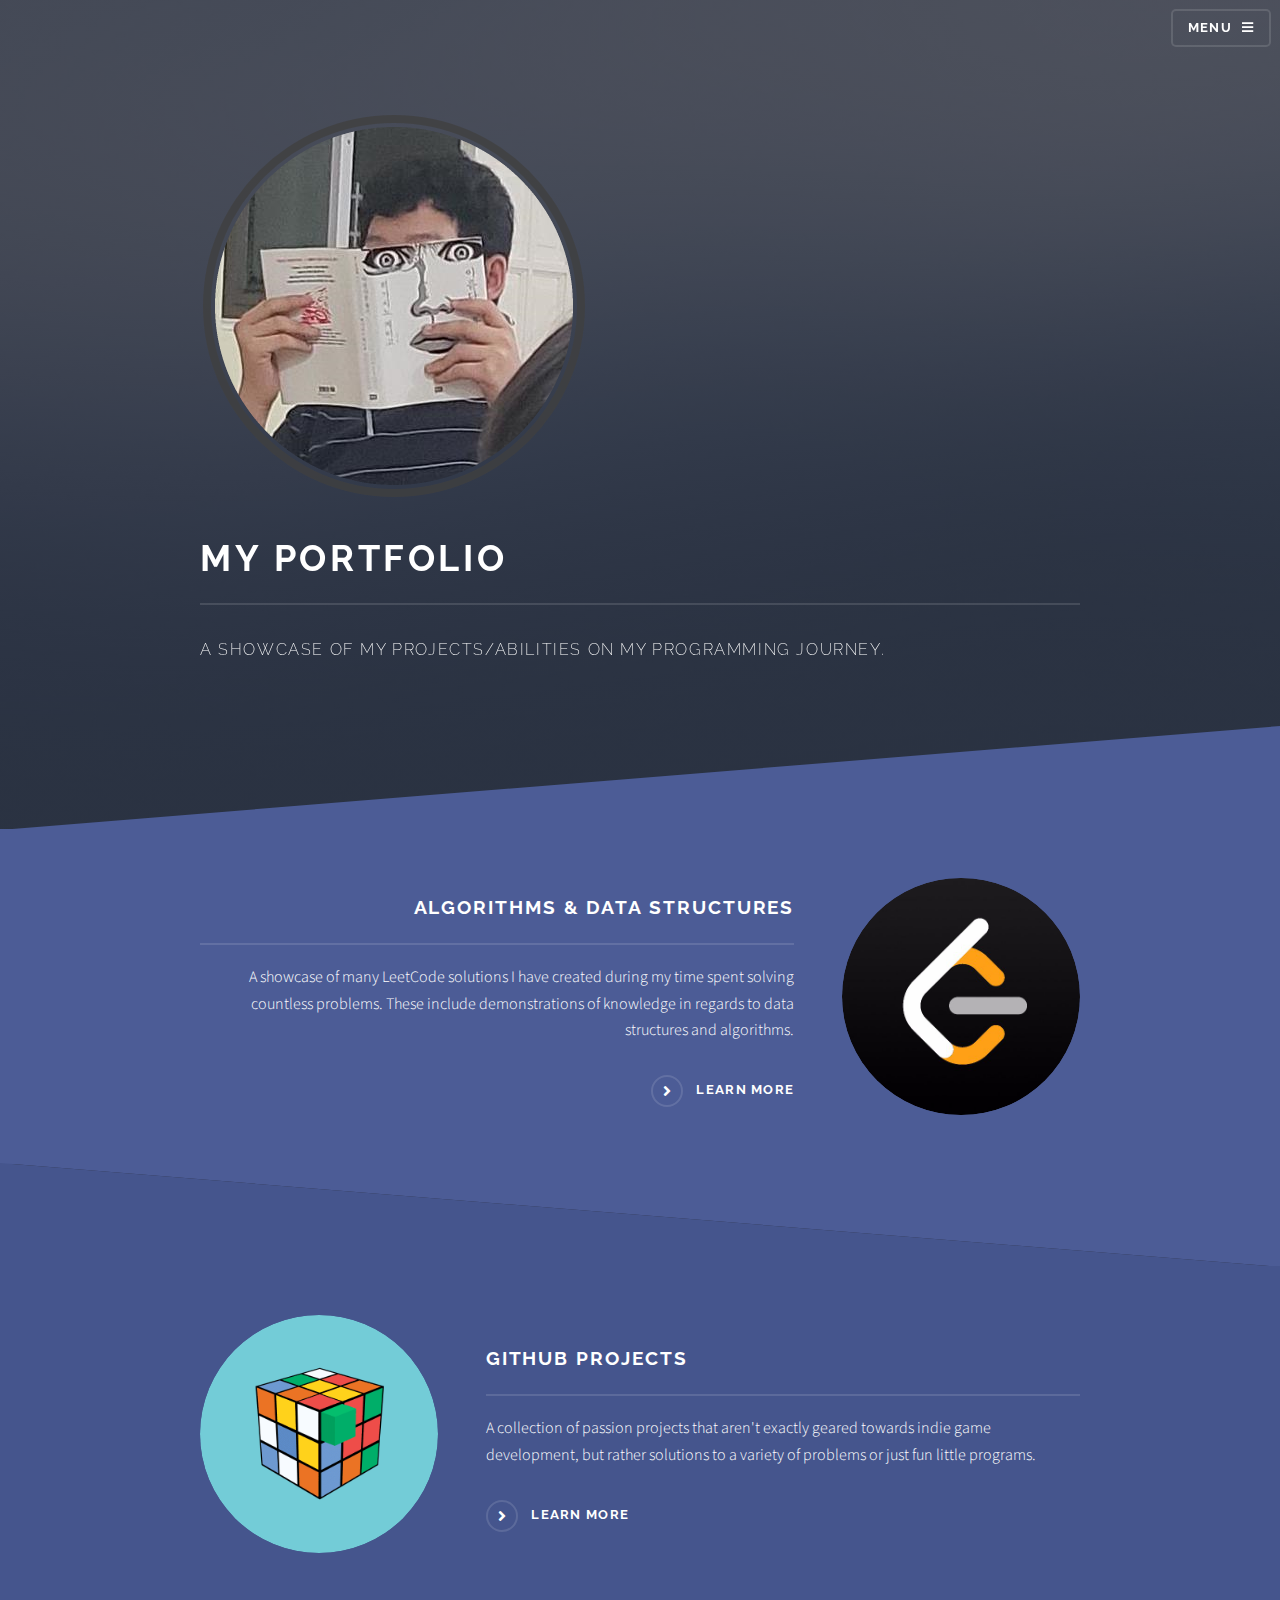
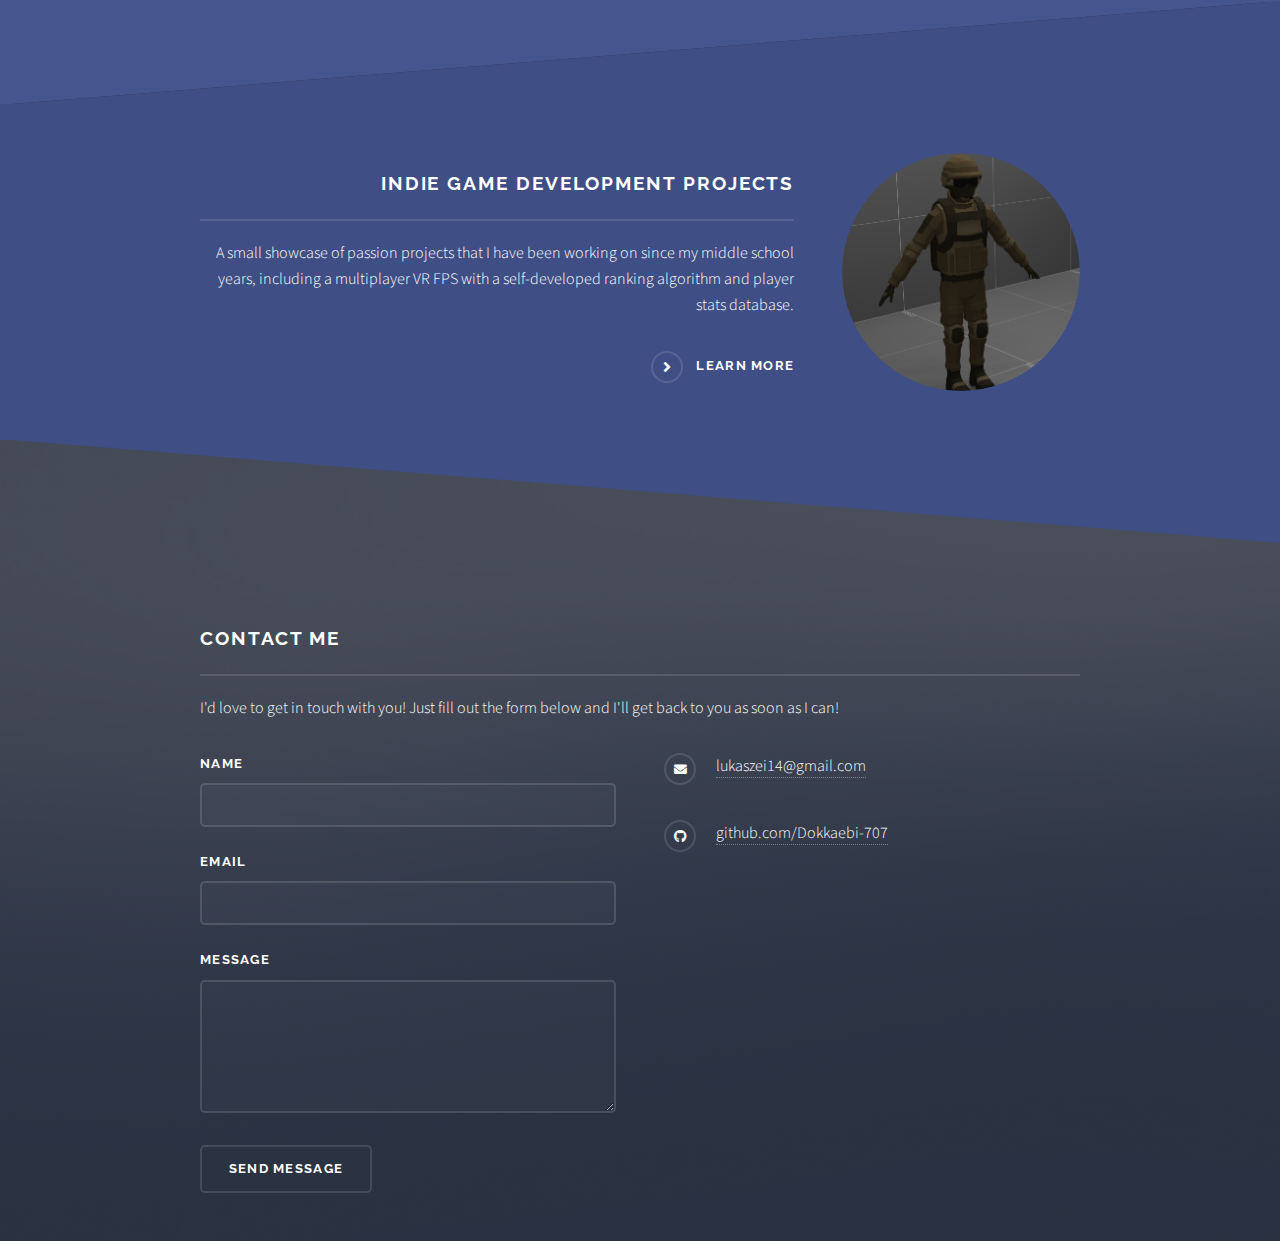
==== index.html @ d01c636f "initial commit" ====
<!DOCTYPE HTML>

<html>
	<head>
		<title>Lukas' Portfolio</title>
		<meta charset="utf-8" />
		<meta name="viewport" content="width=device-width, initial-scale=1, user-scalable=no" />
		<link rel="stylesheet" href="assets/css/main.css" />
		<noscript><link rel="stylesheet" href="assets/css/noscript.css" /></noscript>
	</head>
	<body class="is-preload">

		<!-- Page Wrapper -->
			<div id="page-wrapper">

				<!-- Header -->
					<header id="header" class="alt">
						<h1><a href="index.html">Lukas' Portfolio</a></h1>
						<nav>
							<a href="#menu">Menu</a>
						</nav>
					</header>

				<!-- Menu -->
					<nav id="menu">
						<div class="inner">
							<h2>Menu</h2>
							<ul class="links">
								<li><a href="index.html">Home</a></li>
								<li><a href="generic.html">Generic</a></li>
								<li><a href="elements.html">Elements</a></li>
							</ul>
							<a href="#" class="close">Close</a>
						</div>
					</nav>

				<!-- Banner -->
					<section id="banner">
						<div class="inner">
							<div class="logo"><img src="images/profile.png"></span></div>
							<h2>My Portfolio</h2>
							<p>A showcase of my projects/abilities on my programming journey.</a></p>
						</div>
					</section>

				<!-- Wrapper -->
					<section id="wrapper">

						<!-- One -->
							<section id="one" class="wrapper spotlight style1">
								<div class="inner">
									<a href="#" class="image"><img src="images/leetcode.jpg" alt="" /></a>
									<div class="content">
										<h2 class="major">Algorithms & Data Structures</h2>
										<p>A showcase of many LeetCode solutions I have created during my time spent 
											solving countless problems. These include demonstrations of knowledge in 
											regards to data structures and algorithms.</p>
										<a href="#" class="special">Learn more</a>
									</div>
								</div>
							</section>

						<!-- Two -->
							<section id="two" class="wrapper alt spotlight style2">
								<div class="inner">
									<a href="#" class="image"><img src="images/cube.gif" alt="" /></a>
									<div class="content">
										<h2 class="major">GitHub Projects</h2>
										<p>A collection of passion projects that aren't exactly geared towards indie game development, but rather solutions to a variety of problems
											or just fun little programs.</p>
										<a href="#" class="special">Learn more</a>
									</div>
								</div>
							</section>

						<!-- Three -->
							<section id="three" class="wrapper spotlight style3">
								<div class="inner">
									<a href="#" class="image"><img src="images/indie.jpg" alt="" /></a>
									<div class="content">
										<h2 class="major">Indie Game Development Projects</h2>
										<p>A small showcase of passion projects that I have been working on since my middle school years, including 
											a multiplayer VR FPS with a self-developed ranking algorithm and player stats database.</p>
										<a href="#" class="special">Learn more</a>
									</div>
								</div>
							</section>

				<!-- Footer -->
					<section id="footer">
						<div class="inner">
							<h2 class="major">Contact Me</h2>
							<p>I'd love to get in touch with you! Just fill out the form below and I'll get back to you as soon as I can!</p>
							<form method="post" action="#">
								<div class="fields">
									<div class="field">
										<label for="name">Name</label>
										<input type="text" name="name" id="name" />
									</div>
									<div class="field">
										<label for="email">Email</label>
										<input type="email" name="email" id="email" />
									</div>
									<div class="field">
										<label for="message">Message</label>
										<textarea name="message" id="message" rows="4"></textarea>
									</div>
								</div>
								<ul class="actions">
									<li><input type="submit" value="Send Message" /></li>
								</ul>
							</form>
							<ul class="contact">
								<li class="icon solid fa-envelope"><a href="#">lukaszei14@gmail.com</a></li>
								<li class="icon brands fa-github"><a href="#">github.com/Dokkaebi-707</a></li>
							</ul>
						</div>
					</section>

			</div>

		<!-- Scripts -->
			<script src="assets/js/jquery.min.js"></script>
			<script src="assets/js/jquery.scrollex.min.js"></script>
			<script src="assets/js/browser.min.js"></script>
			<script src="assets/js/breakpoints.min.js"></script>
			<script src="assets/js/util.js"></script>
			<script src="assets/js/main.js"></script>

	</body>
</html>
---- assets/css/main.css ----
@import url(fontawesome-all.min.css);
@import url("https://fonts.googleapis.com/css?family=Raleway:200,700|Source+Sans+Pro:300,600,300italic,600italic");

/*
	Solid State by HTML5 UP
	html5up.net | @ajlkn
	Free for personal and commercial use under the CCA 3.0 license (html5up.net/license)
*/

html, body, div, span, applet, object,
iframe, h1, h2, h3, h4, h5, h6, p, blockquote,
pre, a, abbr, acronym, address, big, cite,
code, del, dfn, em, img, ins, kbd, q, s, samp,
small, strike, strong, sub, sup, tt, var, b,
u, i, center, dl, dt, dd, ol, ul, li, fieldset,
form, label, legend, table, caption, tbody,
tfoot, thead, tr, th, td, article, aside,
canvas, details, embed, figure, figcaption,
footer, header, hgroup, menu, nav, output, ruby,
section, summary, time, mark, audio, video {
	margin: 0;
	padding: 0;
	border: 0;
	font-size: 100%;
	font: inherit;
	vertical-align: baseline;}

article, aside, details, figcaption, figure,
footer, header, hgroup, menu, nav, section {
	display: block;}

body {
	line-height: 1;
}

ol, ul {
	list-style: none;
}

blockquote, q {
	quotes: none;
}

	blockquote:before, blockquote:after, q:before, q:after {
		content: '';
		content: none;
	}

table {
	border-collapse: collapse;
	border-spacing: 0;
}

body {
	-webkit-text-size-adjust: none;
}

mark {
	background-color: transparent;
	color: inherit;
}

input::-moz-focus-inner {
	border: 0;
	padding: 0;
}

input, select, textarea {
	-moz-appearance: none;
	-webkit-appearance: none;
	-ms-appearance: none;
	appearance: none;
}

/* Basic */

	@-ms-viewport {
		width: device-width;
	}

	body {
		-ms-overflow-style: scrollbar;
	}

	@media screen and (max-width: 480px) {

		html, body {
			min-width: 320px;
		}

	}

	html {
		box-sizing: border-box;
	}

	*, *:before, *:after {
		box-sizing: inherit;
	}

	body {
		background-color: #2e3141;
		background-image: linear-gradient(to top, rgba(46, 49, 65, 0.8), rgba(46, 49, 65, 0.8)), url("../../images/bg.jpg");
		background-size: auto, cover;
		background-attachment: fixed, fixed;
		background-position: center, center;
	}

		body.is-preload *, body.is-preload *:before, body.is-preload *:after {
			-moz-animation: none !important;
			-webkit-animation: none !important;
			-ms-animation: none !important;
			animation: none !important;
			-moz-transition: none !important;
			-webkit-transition: none !important;
			-ms-transition: none !important;
			transition: none !important;
		}

/* Type */

	body, input, select, textarea {
		color: #ffffff;
		font-family: "Source Sans Pro", Helvetica, sans-serif;
		font-size: 16.5pt;
		font-weight: 300;
		line-height: 1.65;
	}

		@media screen and (max-width: 1680px) {

			body, input, select, textarea {
				font-size: 13pt;
			}

		}

		@media screen and (max-width: 1280px) {

			body, input, select, textarea {
				font-size: 12pt;
			}

		}

		@media screen and (max-width: 980px) {

			body, input, select, textarea {
				font-size: 12pt;
			}

		}

		@media screen and (max-width: 736px) {

			body, input, select, textarea {
				font-size: 12pt;
			}

		}

		@media screen and (max-width: 480px) {

			body, input, select, textarea {
				font-size: 12pt;
			}

		}

	a {
		-moz-transition: color 0.2s ease-in-out, border-bottom-color 0.2s ease-in-out;
		-webkit-transition: color 0.2s ease-in-out, border-bottom-color 0.2s ease-in-out;
		-ms-transition: color 0.2s ease-in-out, border-bottom-color 0.2s ease-in-out;
		transition: color 0.2s ease-in-out, border-bottom-color 0.2s ease-in-out;
		border-bottom: dotted 1px rgba(255, 255, 255, 0.35);
		color: #ffffff;
		text-decoration: none;
	}

		a:hover {
			border-bottom-color: transparent;
			color: #ffffff !important;
		}

		a.special:not(.button) {
			text-decoration: none;
			border-bottom: 0;
			display: block;
			font-family: Raleway, Helvetica, sans-serif;
			font-size: 0.8em;
			font-weight: 700;
			letter-spacing: 0.1em;
			margin: 0 0 2em 0;
			text-transform: uppercase;
		}

			a.special:not(.button):before {
				-moz-osx-font-smoothing: grayscale;
				-webkit-font-smoothing: antialiased;
				display: inline-block;
				font-style: normal;
				font-variant: normal;
				text-rendering: auto;
				line-height: 1;
				text-transform: none !important;
				font-family: 'Font Awesome 5 Free';
				font-weight: 900;
			}

			a.special:not(.button):before {
				-moz-transition: background-color 0.2s ease-in-out;
				-webkit-transition: background-color 0.2s ease-in-out;
				-ms-transition: background-color 0.2s ease-in-out;
				transition: background-color 0.2s ease-in-out;
				border-radius: 100%;
				border: solid 2px rgba(255, 255, 255, 0.125);
				content: '\f105';
				display: inline-block;
				font-size: 1.25em;
				height: 2em;
				line-height: 1.75em;
				margin-right: 0.85em;
				text-align: center;
				text-indent: 0.15em;
				vertical-align: middle;
				width: 2em;
			}

			a.special:not(.button):hover:before {
				background-color: rgba(255, 255, 255, 0.025);
			}

			a.special:not(.button):active:before {
				background-color: rgba(255, 255, 255, 0.075);
			}

	strong, b {
		color: #ffffff;
		font-weight: 600;
	}

	em, i {
		font-style: italic;
	}

	p {
		margin: 0 0 2em 0;
	}

	h1, h2, h3, h4, h5, h6 {
		color: #ffffff;
		font-family: Raleway, Helvetica, sans-serif;
		font-weight: 700;
		letter-spacing: 0.1em;
		margin: 0 0 1em 0;
		text-transform: uppercase;
	}

		h1 a, h2 a, h3 a, h4 a, h5 a, h6 a {
			color: inherit;
			text-decoration: none;
			border-bottom: 0;
		}

		h1 span, h2 span, h3 span, h4 span, h5 span, h6 span {
			font-weight: 200;
		}

		h1.major, h2.major, h3.major, h4.major, h5.major, h6.major {
			padding-bottom: 1em;
			border-bottom: solid 2px rgba(255, 255, 255, 0.125);
		}

	h2 {
		font-size: 1.2em;
	}

	h3 {
		font-size: 0.9em;
	}

	h4 {
		font-size: 0.7em;
	}

	h5 {
		font-size: 0.7em;
	}

	h6 {
		font-size: 0.7em;
	}

	@media screen and (max-width: 736px) {

		h2 {
			font-size: 1em;
		}

		h3 {
			font-size: 0.8em;
		}

	}

	sub {
		font-size: 0.8em;
		position: relative;
		top: 0.5em;
	}

	sup {
		font-size: 0.8em;
		position: relative;
		top: -0.5em;
	}

	blockquote {
		border-left: solid 4px rgba(255, 255, 255, 0.125);
		font-style: italic;
		margin: 0 0 2em 0;
		padding: 0.5em 0 0.5em 2em;
	}

	code {
		background: rgba(255, 255, 255, 0.025);
		border-radius: 5px;
		border: solid 2px rgba(255, 255, 255, 0.125);
		font-family: "Courier New", monospace;
		font-size: 0.9em;
		margin: 0 0.25em;
		padding: 0.25em 0.65em;
	}

	pre {
		-webkit-overflow-scrolling: touch;
		font-family: "Courier New", monospace;
		font-size: 0.9em;
		margin: 0 0 2em 0;
	}

		pre code {
			display: block;
			line-height: 1.75em;
			padding: 1em 1.5em;
			overflow-x: auto;
		}

	hr {
		border: 0;
		border-bottom: solid 2px rgba(255, 255, 255, 0.125);
		margin: 2.5em 0;
	}

		hr.major {
			margin: 4em 0;
		}

	.align-left {
		text-align: left;
	}

	.align-center {
		text-align: center;
	}

	.align-right {
		text-align: right;
	}

/* Row */

	.row {
		display: flex;
		flex-wrap: wrap;
		box-sizing: border-box;
		align-items: stretch;
	}

		.row > * {
			box-sizing: border-box;
		}

		.row.gtr-uniform > * > :last-child {
			margin-bottom: 0;
		}

		.row.aln-left {
			justify-content: flex-start;
		}

		.row.aln-center {
			justify-content: center;
		}

		.row.aln-right {
			justify-content: flex-end;
		}

		.row.aln-top {
			align-items: flex-start;
		}

		.row.aln-middle {
			align-items: center;
		}

		.row.aln-bottom {
			align-items: flex-end;
		}

		.row > .imp {
			order: -1;
		}

		.row > .col-1 {
			width: 8.33333%;
		}

		.row > .off-1 {
			margin-left: 8.33333%;
		}

		.row > .col-2 {
			width: 16.66667%;
		}

		.row > .off-2 {
			margin-left: 16.66667%;
		}

		.row > .col-3 {
			width: 25%;
		}

		.row > .off-3 {
			margin-left: 25%;
		}

		.row > .col-4 {
			width: 33.33333%;
		}

		.row > .off-4 {
			margin-left: 33.33333%;
		}

		.row > .col-5 {
			width: 41.66667%;
		}

		.row > .off-5 {
			margin-left: 41.66667%;
		}

		.row > .col-6 {
			width: 50%;
		}

		.row > .off-6 {
			margin-left: 50%;
		}

		.row > .col-7 {
			width: 58.33333%;
		}

		.row > .off-7 {
			margin-left: 58.33333%;
		}

		.row > .col-8 {
			width: 66.66667%;
		}

		.row > .off-8 {
			margin-left: 66.66667%;
		}

		.row > .col-9 {
			width: 75%;
		}

		.row > .off-9 {
			margin-left: 75%;
		}

		.row > .col-10 {
			width: 83.33333%;
		}

		.row > .off-10 {
			margin-left: 83.33333%;
		}

		.row > .col-11 {
			width: 91.66667%;
		}

		.row > .off-11 {
			margin-left: 91.66667%;
		}

		.row > .col-12 {
			width: 100%;
		}

		.row > .off-12 {
			margin-left: 100%;
		}

		.row.gtr-0 {
			margin-top: 0;
			margin-left: 0em;
		}

			.row.gtr-0 > * {
				padding: 0 0 0 0em;
			}

			.row.gtr-0.gtr-uniform {
				margin-top: 0em;
			}

				.row.gtr-0.gtr-uniform > * {
					padding-top: 0em;
				}

		.row.gtr-25 {
			margin-top: 0;
			margin-left: -0.4375em;
		}

			.row.gtr-25 > * {
				padding: 0 0 0 0.4375em;
			}

			.row.gtr-25.gtr-uniform {
				margin-top: -0.4375em;
			}

				.row.gtr-25.gtr-uniform > * {
					padding-top: 0.4375em;
				}

		.row.gtr-50 {
			margin-top: 0;
			margin-left: -0.875em;
		}

			.row.gtr-50 > * {
				padding: 0 0 0 0.875em;
			}

			.row.gtr-50.gtr-uniform {
				margin-top: -0.875em;
			}

				.row.gtr-50.gtr-uniform > * {
					padding-top: 0.875em;
				}

		.row {
			margin-top: 0;
			margin-left: -1.75em;
		}

			.row > * {
				padding: 0 0 0 1.75em;
			}

			.row.gtr-uniform {
				margin-top: -1.75em;
			}

				.row.gtr-uniform > * {
					padding-top: 1.75em;
				}

		.row.gtr-150 {
			margin-top: 0;
			margin-left: -2.625em;
		}

			.row.gtr-150 > * {
				padding: 0 0 0 2.625em;
			}

			.row.gtr-150.gtr-uniform {
				margin-top: -2.625em;
			}

				.row.gtr-150.gtr-uniform > * {
					padding-top: 2.625em;
				}

		.row.gtr-200 {
			margin-top: 0;
			margin-left: -3.5em;
		}

			.row.gtr-200 > * {
				padding: 0 0 0 3.5em;
			}

			.row.gtr-200.gtr-uniform {
				margin-top: -3.5em;
			}

				.row.gtr-200.gtr-uniform > * {
					padding-top: 3.5em;
				}

		@media screen and (max-width: 1680px) {

			.row {
				display: flex;
				flex-wrap: wrap;
				box-sizing: border-box;
				align-items: stretch;
			}

				.row > * {
					box-sizing: border-box;
				}

				.row.gtr-uniform > * > :last-child {
					margin-bottom: 0;
				}

				.row.aln-left {
					justify-content: flex-start;
				}

				.row.aln-center {
					justify-content: center;
				}

				.row.aln-right {
					justify-content: flex-end;
				}

				.row.aln-top {
					align-items: flex-start;
				}

				.row.aln-middle {
					align-items: center;
				}

				.row.aln-bottom {
					align-items: flex-end;
				}

				.row > .imp-xlarge {
					order: -1;
				}

				.row > .col-1-xlarge {
					width: 8.33333%;
				}

				.row > .off-1-xlarge {
					margin-left: 8.33333%;
				}

				.row > .col-2-xlarge {
					width: 16.66667%;
				}

				.row > .off-2-xlarge {
					margin-left: 16.66667%;
				}

				.row > .col-3-xlarge {
					width: 25%;
				}

				.row > .off-3-xlarge {
					margin-left: 25%;
				}

				.row > .col-4-xlarge {
					width: 33.33333%;
				}

				.row > .off-4-xlarge {
					margin-left: 33.33333%;
				}

				.row > .col-5-xlarge {
					width: 41.66667%;
				}

				.row > .off-5-xlarge {
					margin-left: 41.66667%;
				}

				.row > .col-6-xlarge {
					width: 50%;
				}

				.row > .off-6-xlarge {
					margin-left: 50%;
				}

				.row > .col-7-xlarge {
					width: 58.33333%;
				}

				.row > .off-7-xlarge {
					margin-left: 58.33333%;
				}

				.row > .col-8-xlarge {
					width: 66.66667%;
				}

				.row > .off-8-xlarge {
					margin-left: 66.66667%;
				}

				.row > .col-9-xlarge {
					width: 75%;
				}

				.row > .off-9-xlarge {
					margin-left: 75%;
				}

				.row > .col-10-xlarge {
					width: 83.33333%;
				}

				.row > .off-10-xlarge {
					margin-left: 83.33333%;
				}

				.row > .col-11-xlarge {
					width: 91.66667%;
				}

				.row > .off-11-xlarge {
					margin-left: 91.66667%;
				}

				.row > .col-12-xlarge {
					width: 100%;
				}

				.row > .off-12-xlarge {
					margin-left: 100%;
				}

				.row.gtr-0 {
					margin-top: 0;
					margin-left: 0em;
				}

					.row.gtr-0 > * {
						padding: 0 0 0 0em;
					}

					.row.gtr-0.gtr-uniform {
						margin-top: 0em;
					}

						.row.gtr-0.gtr-uniform > * {
							padding-top: 0em;
						}

				.row.gtr-25 {
					margin-top: 0;
					margin-left: -0.4375em;
				}

					.row.gtr-25 > * {
						padding: 0 0 0 0.4375em;
					}

					.row.gtr-25.gtr-uniform {
						margin-top: -0.4375em;
					}

						.row.gtr-25.gtr-uniform > * {
							padding-top: 0.4375em;
						}

				.row.gtr-50 {
					margin-top: 0;
					margin-left: -0.875em;
				}

					.row.gtr-50 > * {
						padding: 0 0 0 0.875em;
					}

					.row.gtr-50.gtr-uniform {
						margin-top: -0.875em;
					}

						.row.gtr-50.gtr-uniform > * {
							padding-top: 0.875em;
						}

				.row {
					margin-top: 0;
					margin-left: -1.75em;
				}

					.row > * {
						padding: 0 0 0 1.75em;
					}

					.row.gtr-uniform {
						margin-top: -1.75em;
					}

						.row.gtr-uniform > * {
							padding-top: 1.75em;
						}

				.row.gtr-150 {
					margin-top: 0;
					margin-left: -2.625em;
				}

					.row.gtr-150 > * {
						padding: 0 0 0 2.625em;
					}

					.row.gtr-150.gtr-uniform {
						margin-top: -2.625em;
					}

						.row.gtr-150.gtr-uniform > * {
							padding-top: 2.625em;
						}

				.row.gtr-200 {
					margin-top: 0;
					margin-left: -3.5em;
				}

					.row.gtr-200 > * {
						padding: 0 0 0 3.5em;
					}

					.row.gtr-200.gtr-uniform {
						margin-top: -3.5em;
					}

						.row.gtr-200.gtr-uniform > * {
							padding-top: 3.5em;
						}

		}

		@media screen and (max-width: 1280px) {

			.row {
				display: flex;
				flex-wrap: wrap;
				box-sizing: border-box;
				align-items: stretch;
			}

				.row > * {
					box-sizing: border-box;
				}

				.row.gtr-uniform > * > :last-child {
					margin-bottom: 0;
				}

				.row.aln-left {
					justify-content: flex-start;
				}

				.row.aln-center {
					justify-content: center;
				}

				.row.aln-right {
					justify-content: flex-end;
				}

				.row.aln-top {
					align-items: flex-start;
				}

				.row.aln-middle {
					align-items: center;
				}

				.row.aln-bottom {
					align-items: flex-end;
				}

				.row > .imp-large {
					order: -1;
				}

				.row > .col-1-large {
					width: 8.33333%;
				}

				.row > .off-1-large {
					margin-left: 8.33333%;
				}

				.row > .col-2-large {
					width: 16.66667%;
				}

				.row > .off-2-large {
					margin-left: 16.66667%;
				}

				.row > .col-3-large {
					width: 25%;
				}

				.row > .off-3-large {
					margin-left: 25%;
				}

				.row > .col-4-large {
					width: 33.33333%;
				}

				.row > .off-4-large {
					margin-left: 33.33333%;
				}

				.row > .col-5-large {
					width: 41.66667%;
				}

				.row > .off-5-large {
					margin-left: 41.66667%;
				}

				.row > .col-6-large {
					width: 50%;
				}

				.row > .off-6-large {
					margin-left: 50%;
				}

				.row > .col-7-large {
					width: 58.33333%;
				}

				.row > .off-7-large {
					margin-left: 58.33333%;
				}

				.row > .col-8-large {
					width: 66.66667%;
				}

				.row > .off-8-large {
					margin-left: 66.66667%;
				}

				.row > .col-9-large {
					width: 75%;
				}

				.row > .off-9-large {
					margin-left: 75%;
				}

				.row > .col-10-large {
					width: 83.33333%;
				}

				.row > .off-10-large {
					margin-left: 83.33333%;
				}

				.row > .col-11-large {
					width: 91.66667%;
				}

				.row > .off-11-large {
					margin-left: 91.66667%;
				}

				.row > .col-12-large {
					width: 100%;
				}

				.row > .off-12-large {
					margin-left: 100%;
				}

				.row.gtr-0 {
					margin-top: 0;
					margin-left: 0em;
				}

					.row.gtr-0 > * {
						padding: 0 0 0 0em;
					}

					.row.gtr-0.gtr-uniform {
						margin-top: 0em;
					}

						.row.gtr-0.gtr-uniform > * {
							padding-top: 0em;
						}

				.row.gtr-25 {
					margin-top: 0;
					margin-left: -0.4375em;
				}

					.row.gtr-25 > * {
						padding: 0 0 0 0.4375em;
					}

					.row.gtr-25.gtr-uniform {
						margin-top: -0.4375em;
					}

						.row.gtr-25.gtr-uniform > * {
							padding-top: 0.4375em;
						}

				.row.gtr-50 {
					margin-top: 0;
					margin-left: -0.875em;
				}

					.row.gtr-50 > * {
						padding: 0 0 0 0.875em;
					}

					.row.gtr-50.gtr-uniform {
						margin-top: -0.875em;
					}

						.row.gtr-50.gtr-uniform > * {
							padding-top: 0.875em;
						}

				.row {
					margin-top: 0;
					margin-left: -1.75em;
				}

					.row > * {
						padding: 0 0 0 1.75em;
					}

					.row.gtr-uniform {
						margin-top: -1.75em;
					}

						.row.gtr-uniform > * {
							padding-top: 1.75em;
						}

				.row.gtr-150 {
					margin-top: 0;
					margin-left: -2.625em;
				}

					.row.gtr-150 > * {
						padding: 0 0 0 2.625em;
					}

					.row.gtr-150.gtr-uniform {
						margin-top: -2.625em;
					}

						.row.gtr-150.gtr-uniform > * {
							padding-top: 2.625em;
						}

				.row.gtr-200 {
					margin-top: 0;
					margin-left: -3.5em;
				}

					.row.gtr-200 > * {
						padding: 0 0 0 3.5em;
					}

					.row.gtr-200.gtr-uniform {
						margin-top: -3.5em;
					}

						.row.gtr-200.gtr-uniform > * {
							padding-top: 3.5em;
						}

		}

		@media screen and (max-width: 980px) {

			.row {
				display: flex;
				flex-wrap: wrap;
				box-sizing: border-box;
				align-items: stretch;
			}

				.row > * {
					box-sizing: border-box;
				}

				.row.gtr-uniform > * > :last-child {
					margin-bottom: 0;
				}

				.row.aln-left {
					justify-content: flex-start;
				}

				.row.aln-center {
					justify-content: center;
				}

				.row.aln-right {
					justify-content: flex-end;
				}

				.row.aln-top {
					align-items: flex-start;
				}

				.row.aln-middle {
					align-items: center;
				}

				.row.aln-bottom {
					align-items: flex-end;
				}

				.row > .imp-medium {
					order: -1;
				}

				.row > .col-1-medium {
					width: 8.33333%;
				}

				.row > .off-1-medium {
					margin-left: 8.33333%;
				}

				.row > .col-2-medium {
					width: 16.66667%;
				}

				.row > .off-2-medium {
					margin-left: 16.66667%;
				}

				.row > .col-3-medium {
					width: 25%;
				}

				.row > .off-3-medium {
					margin-left: 25%;
				}

				.row > .col-4-medium {
					width: 33.33333%;
				}

				.row > .off-4-medium {
					margin-left: 33.33333%;
				}

				.row > .col-5-medium {
					width: 41.66667%;
				}

				.row > .off-5-medium {
					margin-left: 41.66667%;
				}

				.row > .col-6-medium {
					width: 50%;
				}

				.row > .off-6-medium {
					margin-left: 50%;
				}

				.row > .col-7-medium {
					width: 58.33333%;
				}

				.row > .off-7-medium {
					margin-left: 58.33333%;
				}

				.row > .col-8-medium {
					width: 66.66667%;
				}

				.row > .off-8-medium {
					margin-left: 66.66667%;
				}

				.row > .col-9-medium {
					width: 75%;
				}

				.row > .off-9-medium {
					margin-left: 75%;
				}

				.row > .col-10-medium {
					width: 83.33333%;
				}

				.row > .off-10-medium {
					margin-left: 83.33333%;
				}

				.row > .col-11-medium {
					width: 91.66667%;
				}

				.row > .off-11-medium {
					margin-left: 91.66667%;
				}

				.row > .col-12-medium {
					width: 100%;
				}

				.row > .off-12-medium {
					margin-left: 100%;
				}

				.row.gtr-0 {
					margin-top: 0;
					margin-left: 0em;
				}

					.row.gtr-0 > * {
						padding: 0 0 0 0em;
					}

					.row.gtr-0.gtr-uniform {
						margin-top: 0em;
					}

						.row.gtr-0.gtr-uniform > * {
							padding-top: 0em;
						}

				.row.gtr-25 {
					margin-top: 0;
					margin-left: -0.4375em;
				}

					.row.gtr-25 > * {
						padding: 0 0 0 0.4375em;
					}

					.row.gtr-25.gtr-uniform {
						margin-top: -0.4375em;
					}

						.row.gtr-25.gtr-uniform > * {
							padding-top: 0.4375em;
						}

				.row.gtr-50 {
					margin-top: 0;
					margin-left: -0.875em;
				}

					.row.gtr-50 > * {
						padding: 0 0 0 0.875em;
					}

					.row.gtr-50.gtr-uniform {
						margin-top: -0.875em;
					}

						.row.gtr-50.gtr-uniform > * {
							padding-top: 0.875em;
						}

				.row {
					margin-top: 0;
					margin-left: -1.75em;
				}

					.row > * {
						padding: 0 0 0 1.75em;
					}

					.row.gtr-uniform {
						margin-top: -1.75em;
					}

						.row.gtr-uniform > * {
							padding-top: 1.75em;
						}

				.row.gtr-150 {
					margin-top: 0;
					margin-left: -2.625em;
				}

					.row.gtr-150 > * {
						padding: 0 0 0 2.625em;
					}

					.row.gtr-150.gtr-uniform {
						margin-top: -2.625em;
					}

						.row.gtr-150.gtr-uniform > * {
							padding-top: 2.625em;
						}

				.row.gtr-200 {
					margin-top: 0;
					margin-left: -3.5em;
				}

					.row.gtr-200 > * {
						padding: 0 0 0 3.5em;
					}

					.row.gtr-200.gtr-uniform {
						margin-top: -3.5em;
					}

						.row.gtr-200.gtr-uniform > * {
							padding-top: 3.5em;
						}

		}

		@media screen and (max-width: 736px) {

			.row {
				display: flex;
				flex-wrap: wrap;
				box-sizing: border-box;
				align-items: stretch;
			}

				.row > * {
					box-sizing: border-box;
				}

				.row.gtr-uniform > * > :last-child {
					margin-bottom: 0;
				}

				.row.aln-left {
					justify-content: flex-start;
				}

				.row.aln-center {
					justify-content: center;
				}

				.row.aln-right {
					justify-content: flex-end;
				}

				.row.aln-top {
					align-items: flex-start;
				}

				.row.aln-middle {
					align-items: center;
				}

				.row.aln-bottom {
					align-items: flex-end;
				}

				.row > .imp-small {
					order: -1;
				}

				.row > .col-1-small {
					width: 8.33333%;
				}

				.row > .off-1-small {
					margin-left: 8.33333%;
				}

				.row > .col-2-small {
					width: 16.66667%;
				}

				.row > .off-2-small {
					margin-left: 16.66667%;
				}

				.row > .col-3-small {
					width: 25%;
				}

				.row > .off-3-small {
					margin-left: 25%;
				}

				.row > .col-4-small {
					width: 33.33333%;
				}

				.row > .off-4-small {
					margin-left: 33.33333%;
				}

				.row > .col-5-small {
					width: 41.66667%;
				}

				.row > .off-5-small {
					margin-left: 41.66667%;
				}

				.row > .col-6-small {
					width: 50%;
				}

				.row > .off-6-small {
					margin-left: 50%;
				}

				.row > .col-7-small {
					width: 58.33333%;
				}

				.row > .off-7-small {
					margin-left: 58.33333%;
				}

				.row > .col-8-small {
					width: 66.66667%;
				}

				.row > .off-8-small {
					margin-left: 66.66667%;
				}

				.row > .col-9-small {
					width: 75%;
				}

				.row > .off-9-small {
					margin-left: 75%;
				}

				.row > .col-10-small {
					width: 83.33333%;
				}

				.row > .off-10-small {
					margin-left: 83.33333%;
				}

				.row > .col-11-small {
					width: 91.66667%;
				}

				.row > .off-11-small {
					margin-left: 91.66667%;
				}

				.row > .col-12-small {
					width: 100%;
				}

				.row > .off-12-small {
					margin-left: 100%;
				}

				.row.gtr-0 {
					margin-top: 0;
					margin-left: 0em;
				}

					.row.gtr-0 > * {
						padding: 0 0 0 0em;
					}

					.row.gtr-0.gtr-uniform {
						margin-top: 0em;
					}

						.row.gtr-0.gtr-uniform > * {
							padding-top: 0em;
						}

				.row.gtr-25 {
					margin-top: 0;
					margin-left: -0.3125em;
				}

					.row.gtr-25 > * {
						padding: 0 0 0 0.3125em;
					}

					.row.gtr-25.gtr-uniform {
						margin-top: -0.3125em;
					}

						.row.gtr-25.gtr-uniform > * {
							padding-top: 0.3125em;
						}

				.row.gtr-50 {
					margin-top: 0;
					margin-left: -0.625em;
				}

					.row.gtr-50 > * {
						padding: 0 0 0 0.625em;
					}

					.row.gtr-50.gtr-uniform {
						margin-top: -0.625em;
					}

						.row.gtr-50.gtr-uniform > * {
							padding-top: 0.625em;
						}

				.row {
					margin-top: 0;
					margin-left: -1.25em;
				}

					.row > * {
						padding: 0 0 0 1.25em;
					}

					.row.gtr-uniform {
						margin-top: -1.25em;
					}

						.row.gtr-uniform > * {
							padding-top: 1.25em;
						}

				.row.gtr-150 {
					margin-top: 0;
					margin-left: -1.875em;
				}

					.row.gtr-150 > * {
						padding: 0 0 0 1.875em;
					}

					.row.gtr-150.gtr-uniform {
						margin-top: -1.875em;
					}

						.row.gtr-150.gtr-uniform > * {
							padding-top: 1.875em;
						}

				.row.gtr-200 {
					margin-top: 0;
					margin-left: -2.5em;
				}

					.row.gtr-200 > * {
						padding: 0 0 0 2.5em;
					}

					.row.gtr-200.gtr-uniform {
						margin-top: -2.5em;
					}

						.row.gtr-200.gtr-uniform > * {
							padding-top: 2.5em;
						}

		}

		@media screen and (max-width: 480px) {

			.row {
				display: flex;
				flex-wrap: wrap;
				box-sizing: border-box;
				align-items: stretch;
			}

				.row > * {
					box-sizing: border-box;
				}

				.row.gtr-uniform > * > :last-child {
					margin-bottom: 0;
				}

				.row.aln-left {
					justify-content: flex-start;
				}

				.row.aln-center {
					justify-content: center;
				}

				.row.aln-right {
					justify-content: flex-end;
				}

				.row.aln-top {
					align-items: flex-start;
				}

				.row.aln-middle {
					align-items: center;
				}

				.row.aln-bottom {
					align-items: flex-end;
				}

				.row > .imp-xsmall {
					order: -1;
				}

				.row > .col-1-xsmall {
					width: 8.33333%;
				}

				.row > .off-1-xsmall {
					margin-left: 8.33333%;
				}

				.row > .col-2-xsmall {
					width: 16.66667%;
				}

				.row > .off-2-xsmall {
					margin-left: 16.66667%;
				}

				.row > .col-3-xsmall {
					width: 25%;
				}

				.row > .off-3-xsmall {
					margin-left: 25%;
				}

				.row > .col-4-xsmall {
					width: 33.33333%;
				}

				.row > .off-4-xsmall {
					margin-left: 33.33333%;
				}

				.row > .col-5-xsmall {
					width: 41.66667%;
				}

				.row > .off-5-xsmall {
					margin-left: 41.66667%;
				}

				.row > .col-6-xsmall {
					width: 50%;
				}

				.row > .off-6-xsmall {
					margin-left: 50%;
				}

				.row > .col-7-xsmall {
					width: 58.33333%;
				}

				.row > .off-7-xsmall {
					margin-left: 58.33333%;
				}

				.row > .col-8-xsmall {
					width: 66.66667%;
				}

				.row > .off-8-xsmall {
					margin-left: 66.66667%;
				}

				.row > .col-9-xsmall {
					width: 75%;
				}

				.row > .off-9-xsmall {
					margin-left: 75%;
				}

				.row > .col-10-xsmall {
					width: 83.33333%;
				}

				.row > .off-10-xsmall {
					margin-left: 83.33333%;
				}

				.row > .col-11-xsmall {
					width: 91.66667%;
				}

				.row > .off-11-xsmall {
					margin-left: 91.66667%;
				}

				.row > .col-12-xsmall {
					width: 100%;
				}

				.row > .off-12-xsmall {
					margin-left: 100%;
				}

				.row.gtr-0 {
					margin-top: 0;
					margin-left: 0em;
				}

					.row.gtr-0 > * {
						padding: 0 0 0 0em;
					}

					.row.gtr-0.gtr-uniform {
						margin-top: 0em;
					}

						.row.gtr-0.gtr-uniform > * {
							padding-top: 0em;
						}

				.row.gtr-25 {
					margin-top: 0;
					margin-left: -0.3125em;
				}

					.row.gtr-25 > * {
						padding: 0 0 0 0.3125em;
					}

					.row.gtr-25.gtr-uniform {
						margin-top: -0.3125em;
					}

						.row.gtr-25.gtr-uniform > * {
							padding-top: 0.3125em;
						}

				.row.gtr-50 {
					margin-top: 0;
					margin-left: -0.625em;
				}

					.row.gtr-50 > * {
						padding: 0 0 0 0.625em;
					}

					.row.gtr-50.gtr-uniform {
						margin-top: -0.625em;
					}

						.row.gtr-50.gtr-uniform > * {
							padding-top: 0.625em;
						}

				.row {
					margin-top: 0;
					margin-left: -1.25em;
				}

					.row > * {
						padding: 0 0 0 1.25em;
					}

					.row.gtr-uniform {
						margin-top: -1.25em;
					}

						.row.gtr-uniform > * {
							padding-top: 1.25em;
						}

				.row.gtr-150 {
					margin-top: 0;
					margin-left: -1.875em;
				}

					.row.gtr-150 > * {
						padding: 0 0 0 1.875em;
					}

					.row.gtr-150.gtr-uniform {
						margin-top: -1.875em;
					}

						.row.gtr-150.gtr-uniform > * {
							padding-top: 1.875em;
						}

				.row.gtr-200 {
					margin-top: 0;
					margin-left: -2.5em;
				}

					.row.gtr-200 > * {
						padding: 0 0 0 2.5em;
					}

					.row.gtr-200.gtr-uniform {
						margin-top: -2.5em;
					}

						.row.gtr-200.gtr-uniform > * {
							padding-top: 2.5em;
						}

		}

		@media screen and (max-width: 360px) {

			.row {
				display: flex;
				flex-wrap: wrap;
				box-sizing: border-box;
				align-items: stretch;
			}

				.row > * {
					box-sizing: border-box;
				}

				.row.gtr-uniform > * > :last-child {
					margin-bottom: 0;
				}

				.row.aln-left {
					justify-content: flex-start;
				}

				.row.aln-center {
					justify-content: center;
				}

				.row.aln-right {
					justify-content: flex-end;
				}

				.row.aln-top {
					align-items: flex-start;
				}

				.row.aln-middle {
					align-items: center;
				}

				.row.aln-bottom {
					align-items: flex-end;
				}

				.row > .imp-xxsmall {
					order: -1;
				}

				.row > .col-1-xxsmall {
					width: 8.33333%;
				}

				.row > .off-1-xxsmall {
					margin-left: 8.33333%;
				}

				.row > .col-2-xxsmall {
					width: 16.66667%;
				}

				.row > .off-2-xxsmall {
					margin-left: 16.66667%;
				}

				.row > .col-3-xxsmall {
					width: 25%;
				}

				.row > .off-3-xxsmall {
					margin-left: 25%;
				}

				.row > .col-4-xxsmall {
					width: 33.33333%;
				}

				.row > .off-4-xxsmall {
					margin-left: 33.33333%;
				}

				.row > .col-5-xxsmall {
					width: 41.66667%;
				}

				.row > .off-5-xxsmall {
					margin-left: 41.66667%;
				}

				.row > .col-6-xxsmall {
					width: 50%;
				}

				.row > .off-6-xxsmall {
					margin-left: 50%;
				}

				.row > .col-7-xxsmall {
					width: 58.33333%;
				}

				.row > .off-7-xxsmall {
					margin-left: 58.33333%;
				}

				.row > .col-8-xxsmall {
					width: 66.66667%;
				}

				.row > .off-8-xxsmall {
					margin-left: 66.66667%;
				}

				.row > .col-9-xxsmall {
					width: 75%;
				}

				.row > .off-9-xxsmall {
					margin-left: 75%;
				}

				.row > .col-10-xxsmall {
					width: 83.33333%;
				}

				.row > .off-10-xxsmall {
					margin-left: 83.33333%;
				}

				.row > .col-11-xxsmall {
					width: 91.66667%;
				}

				.row > .off-11-xxsmall {
					margin-left: 91.66667%;
				}

				.row > .col-12-xxsmall {
					width: 100%;
				}

				.row > .off-12-xxsmall {
					margin-left: 100%;
				}

				.row.gtr-0 {
					margin-top: 0;
					margin-left: 0em;
				}

					.row.gtr-0 > * {
						padding: 0 0 0 0em;
					}

					.row.gtr-0.gtr-uniform {
						margin-top: 0em;
					}

						.row.gtr-0.gtr-uniform > * {
							padding-top: 0em;
						}

				.row.gtr-25 {
					margin-top: 0;
					margin-left: -0.3125em;
				}

					.row.gtr-25 > * {
						padding: 0 0 0 0.3125em;
					}

					.row.gtr-25.gtr-uniform {
						margin-top: -0.3125em;
					}

						.row.gtr-25.gtr-uniform > * {
							padding-top: 0.3125em;
						}

				.row.gtr-50 {
					margin-top: 0;
					margin-left: -0.625em;
				}

					.row.gtr-50 > * {
						padding: 0 0 0 0.625em;
					}

					.row.gtr-50.gtr-uniform {
						margin-top: -0.625em;
					}

						.row.gtr-50.gtr-uniform > * {
							padding-top: 0.625em;
						}

				.row {
					margin-top: 0;
					margin-left: -1.25em;
				}

					.row > * {
						padding: 0 0 0 1.25em;
					}

					.row.gtr-uniform {
						margin-top: -1.25em;
					}

						.row.gtr-uniform > * {
							padding-top: 1.25em;
						}

				.row.gtr-150 {
					margin-top: 0;
					margin-left: -1.875em;
				}

					.row.gtr-150 > * {
						padding: 0 0 0 1.875em;
					}

					.row.gtr-150.gtr-uniform {
						margin-top: -1.875em;
					}

						.row.gtr-150.gtr-uniform > * {
							padding-top: 1.875em;
						}

				.row.gtr-200 {
					margin-top: 0;
					margin-left: -2.5em;
				}

					.row.gtr-200 > * {
						padding: 0 0 0 2.5em;
					}

					.row.gtr-200.gtr-uniform {
						margin-top: -2.5em;
					}

						.row.gtr-200.gtr-uniform > * {
							padding-top: 2.5em;
						}

		}

/* Section/Article */

	section.special, article.special {
		text-align: center;
	}

/* Form */

	form {
		margin: 0 0 2em 0;
	}

		form > :last-child {
			margin-bottom: 0;
		}

		form > .fields {
			display: -moz-flex;
			display: -webkit-flex;
			display: -ms-flex;
			display: flex;
			-moz-flex-wrap: wrap;
			-webkit-flex-wrap: wrap;
			-ms-flex-wrap: wrap;
			flex-wrap: wrap;
			width: calc(100% + 3em);
			margin: -1.5em 0 2em -1.5em;
		}

			form > .fields > .field {
				-moz-flex-grow: 0;
				-webkit-flex-grow: 0;
				-ms-flex-grow: 0;
				flex-grow: 0;
				-moz-flex-shrink: 0;
				-webkit-flex-shrink: 0;
				-ms-flex-shrink: 0;
				flex-shrink: 0;
				padding: 1.5em 0 0 1.5em;
				width: calc(100% - 1.5em);
			}

				form > .fields > .field.half {
					width: calc(50% - 0.75em);
				}

				form > .fields > .field.third {
					width: calc(100%/3 - 0.5em);
				}

				form > .fields > .field.quarter {
					width: calc(25% - 0.375em);
				}

		@media screen and (max-width: 480px) {

			form > .fields {
				width: calc(100% + 3em);
				margin: -1.5em 0 2em -1.5em;
			}

				form > .fields > .field {
					padding: 1.5em 0 0 1.5em;
					width: calc(100% - 1.5em);
				}

					form > .fields > .field.half {
						width: calc(100% - 1.5em);
					}

					form > .fields > .field.third {
						width: calc(100% - 1.5em);
					}

					form > .fields > .field.quarter {
						width: calc(100% - 1.5em);
					}

		}

	label {
		color: #ffffff;
		display: block;
		font-family: Raleway, Helvetica, sans-serif;
		font-size: 0.8em;
		font-weight: 700;
		letter-spacing: 0.1em;
		margin: 0 0 0.7em 0;
		text-transform: uppercase;
	}

	input[type="text"],
	input[type="password"],
	input[type="email"],
	input[type="tel"],
	select,
	textarea {
		-moz-appearance: none;
		-webkit-appearance: none;
		-ms-appearance: none;
		appearance: none;
		background: rgba(255, 255, 255, 0.025);
		border-radius: 5px;
		border: none;
		border: solid 2px rgba(255, 255, 255, 0.125);
		color: inherit;
		display: block;
		outline: 0;
		padding: 0 1em;
		text-decoration: none;
		width: 100%;
	}

		input[type="text"]:invalid,
		input[type="password"]:invalid,
		input[type="email"]:invalid,
		input[type="tel"]:invalid,
		select:invalid,
		textarea:invalid {
			box-shadow: none;
		}

		input[type="text"]:focus,
		input[type="password"]:focus,
		input[type="email"]:focus,
		input[type="tel"]:focus,
		select:focus,
		textarea:focus {
			border-color: #5b6ba6;
		}

	select {
		background-image: url("data:image/svg+xml;charset=utf8,%3Csvg xmlns='http://www.w3.org/2000/svg' width='40' height='40' preserveAspectRatio='none' viewBox='0 0 40 40'%3E%3Cpath d='M9.4,12.3l10.4,10.4l10.4-10.4c0.2-0.2,0.5-0.4,0.9-0.4c0.3,0,0.6,0.1,0.9,0.4l3.3,3.3c0.2,0.2,0.4,0.5,0.4,0.9 c0,0.4-0.1,0.6-0.4,0.9L20.7,31.9c-0.2,0.2-0.5,0.4-0.9,0.4c-0.3,0-0.6-0.1-0.9-0.4L4.3,17.3c-0.2-0.2-0.4-0.5-0.4-0.9 c0-0.4,0.1-0.6,0.4-0.9l3.3-3.3c0.2-0.2,0.5-0.4,0.9-0.4S9.1,12.1,9.4,12.3z' fill='rgba(255, 255, 255, 0.125)' /%3E%3C/svg%3E");
		background-size: 1.25rem;
		background-repeat: no-repeat;
		background-position: calc(100% - 1rem) center;
		height: 2.75em;
		padding-right: 2.75em;
		text-overflow: ellipsis;
	}

		select option {
			color: #ffffff;
			background: #2e3141;
		}

		select:focus::-ms-value {
			background-color: transparent;
		}

		select::-ms-expand {
			display: none;
		}

	input[type="text"],
	input[type="password"],
	input[type="email"],
	select {
		height: 2.75em;
	}

	textarea {
		padding: 0.75em 1em;
	}

	input[type="checkbox"],
	input[type="radio"] {
		-moz-appearance: none;
		-webkit-appearance: none;
		-ms-appearance: none;
		appearance: none;
		display: block;
		float: left;
		margin-right: -2em;
		opacity: 0;
		width: 1em;
		z-index: -1;
	}

		input[type="checkbox"] + label,
		input[type="radio"] + label {
			text-decoration: none;
			color: #ffffff;
			cursor: pointer;
			display: inline-block;
			font-size: 1em;
			font-family: "Source Sans Pro", Helvetica, sans-serif;
			text-transform: none;
			letter-spacing: 0;
			font-weight: 300;
			padding-left: 2.4em;
			padding-right: 0.75em;
			position: relative;
		}

			input[type="checkbox"] + label:before,
			input[type="radio"] + label:before {
				-moz-osx-font-smoothing: grayscale;
				-webkit-font-smoothing: antialiased;
				display: inline-block;
				font-style: normal;
				font-variant: normal;
				text-rendering: auto;
				line-height: 1;
				text-transform: none !important;
				font-family: 'Font Awesome 5 Free';
				font-weight: 900;
			}

			input[type="checkbox"] + label:before,
			input[type="radio"] + label:before {
				background: rgba(255, 255, 255, 0.025);
				border-radius: 5px;
				border: solid 2px rgba(255, 255, 255, 0.125);
				content: '';
				display: inline-block;
				font-size: 0.8em;
				height: 2.0625em;
				left: 0;
				line-height: 2.0625em;
				position: absolute;
				text-align: center;
				top: 0;
				width: 2.0625em;
			}

		input[type="checkbox"]:checked + label:before,
		input[type="radio"]:checked + label:before {
			background: #ffffff;
			border-color: #ffffff;
			content: '\f00c';
			color: #2e3141;
		}

		input[type="checkbox"]:focus + label:before,
		input[type="radio"]:focus + label:before {
			border-color: #4c5c96;
		}

	input[type="checkbox"] + label:before {
		border-radius: 5px;
	}

	input[type="radio"] + label:before {
		border-radius: 100%;
	}

	::-webkit-input-placeholder {
		color: rgba(255, 255, 255, 0.35) !important;
		opacity: 1.0;
	}

	:-moz-placeholder {
		color: rgba(255, 255, 255, 0.35) !important;
		opacity: 1.0;
	}

	::-moz-placeholder {
		color: rgba(255, 255, 255, 0.35) !important;
		opacity: 1.0;
	}

	:-ms-input-placeholder {
		color: rgba(255, 255, 255, 0.35) !important;
		opacity: 1.0;
	}

/* Box */

	.box {
		border-radius: 5px;
		border: solid 2px rgba(255, 255, 255, 0.125);
		margin-bottom: 2em;
		padding: 1.5em;
	}

		.box > :last-child,
		.box > :last-child > :last-child,
		.box > :last-child > :last-child > :last-child {
			margin-bottom: 0;
		}

		.box.alt {
			border: 0;
			border-radius: 0;
			padding: 0;
		}

/* Icon */

	.icon {
		text-decoration: none;
		border-bottom: none;
		position: relative;
	}

		.icon:before {
			-moz-osx-font-smoothing: grayscale;
			-webkit-font-smoothing: antialiased;
			display: inline-block;
			font-style: normal;
			font-variant: normal;
			text-rendering: auto;
			line-height: 1;
			text-transform: none !important;
			font-family: 'Font Awesome 5 Free';
			font-weight: 400;
		}

		.icon > .label {
			display: none;
		}

		.icon:before {
			line-height: inherit;
		}

		.icon.solid:before {
			font-weight: 900;
		}

		.icon.brands:before {
			font-family: 'Font Awesome 5 Brands';
		}

/* Image */

	.image {
		border-radius: 5px;
		border: 0;
		display: inline-block;
		position: relative;
	}

		.image img {
			border-radius: 5px;
			display: block;
		}

		.image.left, .image.right {
			max-width: 40%;
		}

			.image.left img, .image.right img {
				width: 100%;
			}

		.image.left {
			float: left;
			padding: 0 1.5em 1em 0;
			top: 0.25em;
		}

		.image.right {
			float: right;
			padding: 0 0 1em 1.5em;
			top: 0.25em;
		}

		.image.fit {
			display: block;
			margin: 0 0 2em 0;
			width: 100%;
		}

			.image.fit img {
				width: 100%;
			}

		.image.main {
			display: block;
			margin: 0 0 3em 0;
			width: 100%;
		}

			.image.main img {
				width: 100%;
			}

/* List */

	ol {
		list-style: decimal;
		margin: 0 0 2em 0;
		padding-left: 1.25em;
	}

		ol li {
			padding-left: 0.25em;
		}

	ul {
		list-style: disc;
		margin: 0 0 2em 0;
		padding-left: 1em;
	}

		ul li {
			padding-left: 0.5em;
		}

		ul.alt {
			list-style: none;
			padding-left: 0;
		}

			ul.alt li {
				border-top: solid 1px rgba(255, 255, 255, 0.125);
				padding: 0.5em 0;
			}

				ul.alt li:first-child {
					border-top: 0;
					padding-top: 0;
				}

	dl {
		margin: 0 0 2em 0;
	}

		dl dt {
			display: block;
			font-weight: 600;
			margin: 0 0 1em 0;
		}

		dl dd {
			margin-left: 2em;
		}

/* Actions */

	ul.actions {
		display: -moz-flex;
		display: -webkit-flex;
		display: -ms-flex;
		display: flex;
		cursor: default;
		list-style: none;
		margin-left: -1em;
		padding-left: 0;
	}

		ul.actions li {
			padding: 0 0 0 1em;
			vertical-align: middle;
		}

		ul.actions.special {
			-moz-justify-content: center;
			-webkit-justify-content: center;
			-ms-justify-content: center;
			justify-content: center;
			width: 100%;
			margin-left: 0;
		}

			ul.actions.special li:first-child {
				padding-left: 0;
			}

		ul.actions.stacked {
			-moz-flex-direction: column;
			-webkit-flex-direction: column;
			-ms-flex-direction: column;
			flex-direction: column;
			margin-left: 0;
		}

			ul.actions.stacked li {
				padding: 1.3em 0 0 0;
			}

				ul.actions.stacked li:first-child {
					padding-top: 0;
				}

		ul.actions.fit {
			width: calc(100% + 1em);
		}

			ul.actions.fit li {
				-moz-flex-grow: 1;
				-webkit-flex-grow: 1;
				-ms-flex-grow: 1;
				flex-grow: 1;
				-moz-flex-shrink: 1;
				-webkit-flex-shrink: 1;
				-ms-flex-shrink: 1;
				flex-shrink: 1;
				width: 100%;
			}

				ul.actions.fit li > * {
					width: 100%;
				}

			ul.actions.fit.stacked {
				width: 100%;
			}

		@media screen and (max-width: 480px) {

			ul.actions:not(.fixed) {
				-moz-flex-direction: column;
				-webkit-flex-direction: column;
				-ms-flex-direction: column;
				flex-direction: column;
				margin-left: 0;
				width: 100% !important;
			}

				ul.actions:not(.fixed) li {
					-moz-flex-grow: 1;
					-webkit-flex-grow: 1;
					-ms-flex-grow: 1;
					flex-grow: 1;
					-moz-flex-shrink: 1;
					-webkit-flex-shrink: 1;
					-ms-flex-shrink: 1;
					flex-shrink: 1;
					padding: 1em 0 0 0;
					text-align: center;
					width: 100%;
				}

					ul.actions:not(.fixed) li > * {
						width: 100%;
					}

					ul.actions:not(.fixed) li:first-child {
						padding-top: 0;
					}

					ul.actions:not(.fixed) li input[type="submit"],
					ul.actions:not(.fixed) li input[type="reset"],
					ul.actions:not(.fixed) li input[type="button"],
					ul.actions:not(.fixed) li button,
					ul.actions:not(.fixed) li .button {
						width: 100%;
					}

						ul.actions:not(.fixed) li input[type="submit"].icon:before,
						ul.actions:not(.fixed) li input[type="reset"].icon:before,
						ul.actions:not(.fixed) li input[type="button"].icon:before,
						ul.actions:not(.fixed) li button.icon:before,
						ul.actions:not(.fixed) li .button.icon:before {
							margin-left: -0.5rem;
						}

		}

/* Icons */

	ul.icons {
		cursor: default;
		list-style: none;
		padding-left: 0;
	}

		ul.icons li {
			display: inline-block;
			padding: 0 1em 0 0;
		}

			ul.icons li:last-child {
				padding-right: 0;
			}

			ul.icons li .icon:before {
				font-size: 1.25em;
			}

/* Contact */

	ul.contact {
		list-style: none;
		padding: 0;
	}

		ul.contact li {
			text-decoration: none;
			margin: 2.5em 0 0 0;
			padding: 0 0 0 3.25em;
			position: relative;
		}

			ul.contact li:before {
				-moz-osx-font-smoothing: grayscale;
				-webkit-font-smoothing: antialiased;
				display: inline-block;
				font-style: normal;
				font-variant: normal;
				text-rendering: auto;
				line-height: 1;
				text-transform: none !important;
				font-family: 'Font Awesome 5 Free';
				font-weight: 400;
			}

			ul.contact li:before {
				border-radius: 100%;
				border: solid 2px rgba(255, 255, 255, 0.125);
				display: inline-block;
				font-size: 0.8em;
				height: 2.5em;
				left: 0;
				line-height: 2.35em;
				position: absolute;
				text-align: center;
				top: 0;
				width: 2.5em;
			}

			ul.contact li:first-child {
				margin-top: 0;
			}

		@media screen and (max-width: 736px) {

			ul.contact li {
				margin: 1.5em 0 0 0;
			}

		}

/* Pagination */

	ul.pagination {
		cursor: default;
		list-style: none;
		padding-left: 0;
	}

		ul.pagination li {
			display: inline-block;
			padding-left: 0;
			vertical-align: middle;
		}

			ul.pagination li > .page {
				-moz-transition: background-color 0.2s ease-in-out, color 0.2s ease-in-out;
				-webkit-transition: background-color 0.2s ease-in-out, color 0.2s ease-in-out;
				-ms-transition: background-color 0.2s ease-in-out, color 0.2s ease-in-out;
				transition: background-color 0.2s ease-in-out, color 0.2s ease-in-out;
				border-bottom: 0;
				border-radius: 5px;
				display: inline-block;
				height: 1.5em;
				line-height: 1.5em;
				margin: 0 0.125em;
				min-width: 1.5em;
				padding: 0 0.5em;
				text-align: center;
			}

				ul.pagination li > .page:hover {
					background-color: rgba(255, 255, 255, 0.025);
				}

				ul.pagination li > .page.active {
					background-color: #4c5c96;
				}

			ul.pagination li:first-child {
				padding-right: 0.75em;
			}

			ul.pagination li:last-child {
				padding-left: 0.75em;
			}

		@media screen and (max-width: 480px) {

			ul.pagination li:nth-child(n+2):nth-last-child(n+2) {
				display: none;
			}

			ul.pagination li .button {
				width: 100%;
			}

			ul.pagination li:first-child {
				width: calc(50% - 2px);
				text-align: left;
				padding-right: 0.325em;
			}

			ul.pagination li:last-child {
				width: calc(50% - 2px);
				text-align: right;
				padding-left: 0.325em;
			}

		}

/* Table */

	.table-wrapper {
		-webkit-overflow-scrolling: touch;
		overflow-x: auto;
	}

	table {
		margin: 0 0 2em 0;
		width: 100%;
	}

		table tbody tr {
			border: solid 1px rgba(255, 255, 255, 0.125);
			border-left: 0;
			border-right: 0;
		}

			table tbody tr:nth-child(2n + 1) {
				background-color: rgba(255, 255, 255, 0.025);
			}

		table td {
			padding: 0.75em 0.75em;
		}

		table th {
			color: #ffffff;
			font-size: 0.9em;
			font-weight: 600;
			padding: 0 0.75em 0.75em 0.75em;
			text-align: left;
		}

		table thead {
			border-bottom: solid 2px rgba(255, 255, 255, 0.125);
		}

		table tfoot {
			border-top: solid 2px rgba(255, 255, 255, 0.125);
		}

		table.alt {
			border-collapse: separate;
		}

			table.alt tbody tr td {
				border: solid 1px rgba(255, 255, 255, 0.125);
				border-left-width: 0;
				border-top-width: 0;
			}

				table.alt tbody tr td:first-child {
					border-left-width: 1px;
				}

			table.alt tbody tr:first-child td {
				border-top-width: 1px;
			}

			table.alt thead {
				border-bottom: 0;
			}

			table.alt tfoot {
				border-top: 0;
			}

/* Button */

	input[type="submit"],
	input[type="reset"],
	input[type="button"],
	button,
	.button {
		-moz-appearance: none;
		-webkit-appearance: none;
		-ms-appearance: none;
		appearance: none;
		-moz-transition: background-color 0.2s ease-in-out;
		-webkit-transition: background-color 0.2s ease-in-out;
		-ms-transition: background-color 0.2s ease-in-out;
		transition: background-color 0.2s ease-in-out;
		background-color: transparent;
		border-radius: 5px;
		border: 0;
		box-shadow: inset 0 0 0 2px rgba(255, 255, 255, 0.125);
		color: #ffffff !important;
		cursor: pointer;
		display: inline-block;
		font-family: Raleway, Helvetica, sans-serif;
		font-size: 0.8em;
		font-weight: 700;
		height: 3.75em;
		letter-spacing: 0.1em;
		line-height: 3.75em;
		padding: 0 2.25em;
		text-align: center;
		text-decoration: none;
		text-transform: uppercase;
		white-space: nowrap;
	}

		input[type="submit"]:hover,
		input[type="reset"]:hover,
		input[type="button"]:hover,
		button:hover,
		.button:hover {
			background-color: rgba(255, 255, 255, 0.025);
		}

		input[type="submit"]:active,
		input[type="reset"]:active,
		input[type="button"]:active,
		button:active,
		.button:active {
			background-color: rgba(255, 255, 255, 0.075);
		}

		input[type="submit"].icon:before,
		input[type="reset"].icon:before,
		input[type="button"].icon:before,
		button.icon:before,
		.button.icon:before {
			margin-right: 0.5em;
			color: rgba(255, 255, 255, 0.35);
		}

		input[type="submit"].primary,
		input[type="reset"].primary,
		input[type="button"].primary,
		button.primary,
		.button.primary {
			background-color: #4c5c96;
			box-shadow: none;
		}

			input[type="submit"].primary:hover,
			input[type="reset"].primary:hover,
			input[type="button"].primary:hover,
			button.primary:hover,
			.button.primary:hover {
				background-color: #53639e;
			}

			input[type="submit"].primary:active,
			input[type="reset"].primary:active,
			input[type="button"].primary:active,
			button.primary:active,
			.button.primary:active {
				background-color: #45558d;
			}

			input[type="submit"].primary.icon:before,
			input[type="reset"].primary.icon:before,
			input[type="button"].primary.icon:before,
			button.primary.icon:before,
			.button.primary.icon:before {
				color: #7985b0;
			}

		input[type="submit"].fit,
		input[type="reset"].fit,
		input[type="button"].fit,
		button.fit,
		.button.fit {
			width: 100%;
		}

		input[type="submit"].small,
		input[type="reset"].small,
		input[type="button"].small,
		button.small,
		.button.small {
			font-size: 0.6em;
		}

		input[type="submit"].large,
		input[type="reset"].large,
		input[type="button"].large,
		button.large,
		.button.large {
			font-size: 1em;
		}

		input[type="submit"].disabled, input[type="submit"]:disabled,
		input[type="reset"].disabled,
		input[type="reset"]:disabled,
		input[type="button"].disabled,
		input[type="button"]:disabled,
		button.disabled,
		button:disabled,
		.button.disabled,
		.button:disabled {
			opacity: 0.25;
		}

		@media screen and (max-width: 480px) {

			input[type="submit"],
			input[type="reset"],
			input[type="button"],
			button,
			.button {
				padding: 0;
			}

		}

/* Features */

	.features {
		display: -moz-flex;
		display: -webkit-flex;
		display: -ms-flex;
		display: flex;
		-moz-flex-wrap: wrap;
		-webkit-flex-wrap: wrap;
		-ms-flex-wrap: wrap;
		flex-wrap: wrap;
		margin: 0 0 2em 0;
	}

		.features article {
			padding: 1.75em 1.75em 0.1em 1.75em ;
			background-color: #353849;
			border-radius: 5px;
			margin: 1.5em 3em 1.5em 0;
			width: calc(50% - 1.5em);
		}

			.features article:nth-child(2n) {
				margin-right: 0;
			}

			.features article .image {
				border-radius: 5px 5px 0 0;
				display: block;
				margin-bottom: 1.75em;
				margin-left: -1.75em;
				margin-top: -1.75em;
				position: relative;
				width: calc(100% + 3.5em);
			}

				.features article .image img {
					border-radius: 5px 5px 0 0;
					width: 100%;
				}

		@media screen and (max-width: 980px) {

			.features article {
				margin: 1em 2em 1em 0;
				width: calc(50% - 1em);
			}

		}

		@media screen and (max-width: 736px) {

			.features article {
				padding: 1.5em 1.5em 0.1em 1.5em ;
				margin: 0.875em 1.75em 0.875em 0;
				width: calc(50% - 0.875em - 1px);
			}

				.features article .image {
					margin-bottom: 1.5em;
					margin-left: -1.5em;
					margin-top: -1.5em;
					width: calc(100% + 3em);
				}

		}

		@media screen and (max-width: 480px) {

			.features {
				display: block;
			}

				.features article {
					width: 100%;
					margin: 0 0 2em 0 !important;
				}

		}

/* Header */

	#header {
		-moz-transition: background-color 0.2s ease-in-out;
		-webkit-transition: background-color 0.2s ease-in-out;
		-ms-transition: background-color 0.2s ease-in-out;
		transition: background-color 0.2s ease-in-out;
		background-color: rgba(53, 56, 73, 0.95);
		height: 3.5em;
		left: 0;
		line-height: 3.5em;
		padding: 0 1.25em;
		position: fixed;
		top: 0;
		width: 100%;
		z-index: 10000;
	}

		#header h1 {
			-moz-transition: opacity 0.2s ease-in-out, visibility 0.2s;
			-webkit-transition: opacity 0.2s ease-in-out, visibility 0.2s;
			-ms-transition: opacity 0.2s ease-in-out, visibility 0.2s;
			transition: opacity 0.2s ease-in-out, visibility 0.2s;
			border-bottom: 0;
			font-size: 0.8em;
			margin-bottom: 0;
			opacity: 1;
			visibility: visible;
		}

			#header h1 a {
				border: 0;
			}

		#header nav {
			font-family: Raleway, Helvetica, sans-serif;
			font-size: 0.8em;
			font-weight: 700;
			height: 3em;
			letter-spacing: 0.1em;
			line-height: 3em;
			position: absolute;
			right: 0.7em;
			text-transform: uppercase;
			top: 0.7em;
		}

			#header nav a {
				border: 0;
				display: inline-block;
				padding: 0 1em;
			}

				#header nav a:before {
					float: right;
					margin-left: 0.75em;
				}

				#header nav a[href="#menu"] {
					text-decoration: none;
					-moz-transition: background-color 0.2s ease-in-out;
					-webkit-transition: background-color 0.2s ease-in-out;
					-ms-transition: background-color 0.2s ease-in-out;
					transition: background-color 0.2s ease-in-out;
					border-radius: 5px;
					box-shadow: inset 0 0 0 2px rgba(255, 255, 255, 0.125);
					padding: 0 1.35em;
				}

					#header nav a[href="#menu"]:before {
						-moz-osx-font-smoothing: grayscale;
						-webkit-font-smoothing: antialiased;
						display: inline-block;
						font-style: normal;
						font-variant: normal;
						text-rendering: auto;
						line-height: 1;
						text-transform: none !important;
						font-family: 'Font Awesome 5 Free';
						font-weight: 900;
					}

					#header nav a[href="#menu"]:before {
						content: '\f0c9';
						line-height: inherit;
					}

					#header nav a[href="#menu"]:hover {
						background-color: rgba(255, 255, 255, 0.025);
					}

					#header nav a[href="#menu"]:active {
						background-color: rgba(255, 255, 255, 0.075);
					}

		#header.alt {
			background-color: transparent;
		}

			#header.alt h1 {
				opacity: 0;
				visibility: hidden;
			}

		@media screen and (max-width: 736px) {

			#header {
				height: 2.75em;
				line-height: 2.75em;
			}

				#header nav {
					top: 0;
					right: 0;
					height: inherit;
					line-height: inherit;
				}

					#header nav a {
						height: inherit;
						line-height: inherit;
					}

						#header nav a[href="#menu"] {
							box-shadow: none;
							padding: 0 1em;
							border-radius: 0;
						}

							#header nav a[href="#menu"]:hover, #header nav a[href="#menu"]:active {
								background-color: inherit;
							}

		}

		@media screen and (max-width: 480px) {

			#header nav a[href="#menu"] {
				width: 4em;
				white-space: nowrap;
				text-indent: 4em;
				position: relative;
			}

				#header nav a[href="#menu"]:before {
					width: inherit;
					position: absolute;
					top: 0;
					left: 0;
					text-indent: 0;
					text-align: right;
					margin-left: 0;
					padding-right: 1.25em;
				}

		}

/* Menu */

	#page-wrapper {
		-moz-transition: -moz-filter 0.25s ease;
		-webkit-transition: -webkit-filter 0.25s ease;
		-ms-transition: -ms-filter 0.25s ease;
		transition: filter 0.25s ease;
	}

	#menu {
		-moz-align-items: center;
		-webkit-align-items: center;
		-ms-align-items: center;
		align-items: center;
		display: -moz-flex;
		display: -webkit-flex;
		display: -ms-flex;
		display: flex;
		-moz-justify-content: center;
		-webkit-justify-content: center;
		-ms-justify-content: center;
		justify-content: center;
		pointer-events: none;
		-moz-transition: opacity 0.35s ease, visibility 0.35s;
		-webkit-transition: opacity 0.35s ease, visibility 0.35s;
		-ms-transition: opacity 0.35s ease, visibility 0.35s;
		transition: opacity 0.35s ease, visibility 0.35s;
		-moz-user-select: none;
		-webkit-user-select: none;
		-ms-user-select: none;
		user-select: none;
		-webkit-tap-highlight-color: rgba(0, 0, 0, 0);
		background: rgba(46, 49, 65, 0.8);
		cursor: default;
		height: 100%;
		left: 0;
		opacity: 0;
		position: fixed;
		text-align: center;
		top: 0;
		visibility: hidden;
		width: 100%;
	}

		#menu .inner {
			padding: 2.5em 1.5em 0.5em 1.5em ;
			-moz-transform: translateY(0.5em);
			-webkit-transform: translateY(0.5em);
			-ms-transform: translateY(0.5em);
			transform: translateY(0.5em);
			-moz-transition: opacity 0.35s ease, -moz-transform 0.35s ease;
			-webkit-transition: opacity 0.35s ease, -webkit-transform 0.35s ease;
			-ms-transition: opacity 0.35s ease, -ms-transform 0.35s ease;
			transition: opacity 0.35s ease, transform 0.35s ease;
			-webkit-overflow-scrolling: touch;
			background: #4c5c96;
			border-radius: 5px;
			display: block;
			max-width: 100%;
			opacity: 0;
			position: relative;
			width: 18em;
		}

		#menu h2 {
			border-bottom: solid 2px rgba(255, 255, 255, 0.125);
			padding-bottom: 1em;
		}

		#menu .close {
			background-image: url("images/close.svg");
			background-position: 75% 25%;
			background-repeat: no-repeat;
			background-size: 2em 2em;
			border: 0;
			content: '';
			display: block;
			height: 4em;
			overflow: hidden;
			position: absolute;
			right: 0;
			text-align: center;
			text-indent: 4em;
			top: 0;
			width: 4em;
		}

		#menu .links {
			list-style: none;
			margin-bottom: 1.5em;
			padding: 0;
		}

			#menu .links li {
				padding: 0;
			}

				#menu .links li a {
					border-radius: 5px;
					border: 0;
					display: block;
					font-family: Raleway, Helvetica, sans-serif;
					font-size: 0.8em;
					font-weight: 200;
					letter-spacing: 0.1em;
					line-height: 1.85em;
					padding: 0.75em 0;
					text-transform: uppercase;
				}

					#menu .links li a:hover {
						background: #45558d;
					}

		@media screen and (max-width: 736px) {

			#menu .inner {
				max-height: 100%;
				overflow-y: auto;
				overflow-x: hidden;
			}

				#menu .inner .close {
					background-size: 1.5em 1.5em;
				}

		}

	body.is-menu-visible #page-wrapper {
		-moz-filter: blur(1.5px);
		-webkit-filter: blur(1.5px);
		-ms-filter: blur(1.5px);
		filter: blur(1.5px);
	}

	body.is-menu-visible #menu {
		pointer-events: auto;
		opacity: 1;
		visibility: visible;
	}

		body.is-menu-visible #menu .inner {
			-moz-transform: translateY(0);
			-webkit-transform: translateY(0);
			-ms-transform: translateY(0);
			transform: translateY(0);
			opacity: 1;
		}

/* Banner */

	#banner {
		padding: 10em 0 4.75em 0 ;
	}

		#banner .inner {
			margin: 0 auto;
			width: 55em;
		}

		#banner .logo {
			-moz-transition: opacity 2s ease, -moz-transform 1s ease;
			-webkit-transition: opacity 2s ease, -webkit-transform 1s ease;
			-ms-transition: opacity 2s ease, -ms-transform 1s ease;
			transition: opacity 2s ease, transform 1s ease;
			-moz-transform: translateY(0);
			-webkit-transform: translateY(0);
			-ms-transform: translateY(0);
			transform: translateY(0);
			opacity: 1;
			margin: 0 0 1.3em 0;
		}

			#banner .logo .icon {
				border-radius: 100%;
				border: solid 2px rgba(255, 255, 255, 0.125);
				cursor: default;
				display: inline-block;
				font-size: 2em;
				height: 2.25em;
				line-height: 2.25em;
				text-align: center;
				width: 2.25em;
			}

		#banner h2 {
			-moz-transition: opacity 0.5s ease, -moz-transform 0.5s ease, -moz-filter 0.25s ease;
			-webkit-transition: opacity 0.5s ease, -webkit-transform 0.5s ease, -webkit-filter 0.25s ease;
			-ms-transition: opacity 0.5s ease, -ms-transform 0.5s ease, -ms-filter 0.25s ease;
			transition: opacity 0.5s ease, transform 0.5s ease, filter 0.25s ease;
			-moz-transform: translateX(0);
			-webkit-transform: translateX(0);
			-ms-transform: translateX(0);
			transform: translateX(0);
			-moz-transition-delay: 0.65s;
			-webkit-transition-delay: 0.65s;
			-ms-transition-delay: 0.65s;
			transition-delay: 0.65s;
			-moz-filter: blur(0);
			-webkit-filter: blur(0);
			-ms-filter: blur(0);
			filter: blur(0);
			opacity: 1;
			border-bottom: solid 2px rgba(255, 255, 255, 0.125);
			font-size: 2.25em;
			margin-bottom: 0.8em;
			padding-bottom: 0.4em;
		}

		#banner p {
			-moz-transition: opacity 0.5s ease, -moz-transform 0.5s ease, -moz-filter 0.25s ease;
			-webkit-transition: opacity 0.5s ease, -webkit-transform 0.5s ease, -webkit-filter 0.25s ease;
			-ms-transition: opacity 0.5s ease, -ms-transform 0.5s ease, -ms-filter 0.25s ease;
			transition: opacity 0.5s ease, transform 0.5s ease, filter 0.25s ease;
			-moz-transform: translateX(0);
			-webkit-transform: translateX(0);
			-ms-transform: translateX(0);
			transform: translateX(0);
			-moz-transition-delay: 0.8s;
			-webkit-transition-delay: 0.8s;
			-ms-transition-delay: 0.8s;
			transition-delay: 0.8s;
			-moz-filter: blur(0);
			-webkit-filter: blur(0);
			-ms-filter: blur(0);
			filter: blur(0);
			opacity: 1;
			font-family: Raleway, Helvetica, sans-serif;
			font-size: 1em;
			font-weight: 200;
			letter-spacing: 0.1em;
			line-height: 2;
			text-transform: uppercase;
		}

		@media screen and (max-width: 1280px) {

			#banner {
				padding: 7em 0 8.25em 0 ;
				background-color: #2e3141;
				background-image: linear-gradient(to top, rgba(46, 49, 65, 0.8), rgba(46, 49, 65, 0.8)), url("../../images/bg.jpg");
				background-size: auto, cover;
				background-position: center, center;
				margin-bottom: -6.5em;
			}

		}

		@media screen and (max-width: 980px) {

			#banner {
				padding: 12em 3em 12.375em 3em ;
				margin-bottom: -4.75em;
			}

				#banner .inner {
					width: 100%;
				}

		}

		@media screen and (max-width: 736px) {

			#banner {
				padding: 5em 2em 4.25em 2em ;
				margin-bottom: -2.5em;
			}

				#banner .logo {
					margin: 0 0 1em 0;
				}

					#banner .logo .icon {
						font-size: 1.5em;
					}

				#banner h2 {
					font-size: 1.5em;
				}

				#banner p {
					font-size: 0.8em;
				}

		}

		body.is-preload #banner .logo {
			-moz-transform: translateY(0.5em);
			-webkit-transform: translateY(0.5em);
			-ms-transform: translateY(0.5em);
			transform: translateY(0.5em);
			opacity: 0;
		}

		body.is-preload #banner h2 {
			opacity: 0;
			-moz-transform: translateX(0.25em);
			-webkit-transform: translateX(0.25em);
			-ms-transform: translateX(0.25em);
			transform: translateX(0.25em);
			-moz-filter: blur(2px);
			-webkit-filter: blur(2px);
			-ms-filter: blur(2px);
			filter: blur(2px);
		}

		body.is-preload #banner p {
			opacity: 0;
			-moz-transform: translateX(0.5em);
			-webkit-transform: translateX(0.5em);
			-ms-transform: translateX(0.5em);
			transform: translateX(0.5em);
			-moz-filter: blur(2px);
			-webkit-filter: blur(2px);
			-ms-filter: blur(2px);
			filter: blur(2px);
		}

/* Wrapper */

	#wrapper > header {
		padding: 11em 0 2.25em 0 ;
	}

		#wrapper > header .inner {
			margin: 0 auto;
			width: 55em;
		}

		#wrapper > header h2 {
			border-bottom: solid 2px rgba(255, 255, 255, 0.125);
			font-size: 2em;
			margin-bottom: 0.8em;
			padding-bottom: 0.4em;
		}

		#wrapper > header p {
			font-family: Raleway, Helvetica, sans-serif;
			font-size: 1em;
			font-weight: 200;
			letter-spacing: 0.1em;
			line-height: 2;
			text-transform: uppercase;
		}

	@media screen and (max-width: 1280px) {

		#wrapper > header {
			padding: 9em 0 6.25em 0 ;
			background-color: #2e3141;
			background-image: linear-gradient(to top, rgba(46, 49, 65, 0.8), rgba(46, 49, 65, 0.8)), url("../../images/bg.jpg");
			background-size: auto, cover;
			background-position: center, 0% 30%;
			margin-bottom: -6.5em;
		}

	}

	@media screen and (max-width: 980px) {

		#wrapper > header {
			padding: 11em 3em 7.375em 3em ;
			background-size: auto, cover;
			background-position: center, 0% 0%;
			margin-bottom: -4.75em;
		}

			#wrapper > header .inner {
				width: 100%;
			}

	}

	@media screen and (max-width: 736px) {

		#wrapper > header {
			padding: 6.5em 2em 3em 2em ;
			background-size: auto, 125%;
			margin-bottom: -2.5em;
		}

			#wrapper > header h2 {
				font-size: 1.25em;
			}

			#wrapper > header p {
				font-size: 0.8em;
			}

	}

	.wrapper {
		background-color: #2e3141;
		margin: 6.5em 0;
		position: relative;
	}

		.wrapper:before, .wrapper:after {
			background-image: url("data:image/svg+xml;charset=utf8,%3Csvg xmlns='http://www.w3.org/2000/svg' width='100' height='100' viewBox='0 0 100 100' preserveAspectRatio='none'%3E%3Cpolygon points='0,100 100,0 100,100' style='fill:%232e3141%3B' /%3E%3C/svg%3E");
		}

		.wrapper:before {
			box-shadow: inset 0 -1px 0 0 #2e3141, 0 1px 0 0 #2e3141;
		}

		.wrapper:after {
			box-shadow: inset 0 -1px 0 0 #2e3141, 0 1px 0 0 #2e3141;
		}

		.wrapper:before, .wrapper:after {
			background-repeat: no-repeat;
			background-size: 100% 100%;
			content: '';
			display: block;
			height: 6.5em;
			position: absolute;
			width: 100%;
		}

		.wrapper:before {
			left: 0;
			top: -6.5em;
		}

		.wrapper:after {
			-moz-transform: scaleY(-1);
			-webkit-transform: scaleY(-1);
			-ms-transform: scaleY(-1);
			transform: scaleY(-1);
			bottom: -6.5em;
			left: 0;
		}

		.wrapper.alt:before {
			-moz-transform: scaleX(-1);
			-webkit-transform: scaleX(-1);
			-ms-transform: scaleX(-1);
			transform: scaleX(-1);
		}

		.wrapper.alt:after {
			-moz-transform: scaleY(-1) scaleX(-1);
			-webkit-transform: scaleY(-1) scaleX(-1);
			-ms-transform: scaleY(-1) scaleX(-1);
			transform: scaleY(-1) scaleX(-1);
		}

		.wrapper .inner {
			padding: 3em 0 1em 0 ;
			margin: 0 auto;
			width: 55em;
		}

		.wrapper.style2 {
			background-color: #353849;
		}

			.wrapper.style2:before, .wrapper.style2:after {
				background-image: url("data:image/svg+xml;charset=utf8,%3Csvg xmlns='http://www.w3.org/2000/svg' width='100' height='100' viewBox='0 0 100 100' preserveAspectRatio='none'%3E%3Cpolygon points='0,100 100,0 100,100' style='fill:%23353849%3B' /%3E%3C/svg%3E");
			}

			.wrapper.style2:before {
				box-shadow: inset 0 -1px 0 0 #353849, 0 1px 0 0 #353849;
			}

			.wrapper.style2:after {
				box-shadow: inset 0 -1px 0 0 #353849, 0 1px 0 0 #353849;
			}

		.wrapper.style3 {
			background-color: #3d4051;
		}

			.wrapper.style3:before, .wrapper.style3:after {
				background-image: url("data:image/svg+xml;charset=utf8,%3Csvg xmlns='http://www.w3.org/2000/svg' width='100' height='100' viewBox='0 0 100 100' preserveAspectRatio='none'%3E%3Cpolygon points='0,100 100,0 100,100' style='fill:%233d4051%3B' /%3E%3C/svg%3E");
			}

			.wrapper.style3:before {
				box-shadow: inset 0 -1px 0 0 #3d4051, 0 1px 0 0 #3d4051;
			}

			.wrapper.style3:after {
				box-shadow: inset 0 -1px 0 0 #3d4051, 0 1px 0 0 #3d4051;
			}

		.wrapper.style4 {
			background-color: #454858;
		}

			.wrapper.style4:before, .wrapper.style4:after {
				background-image: url("data:image/svg+xml;charset=utf8,%3Csvg xmlns='http://www.w3.org/2000/svg' width='100' height='100' viewBox='0 0 100 100' preserveAspectRatio='none'%3E%3Cpolygon points='0,100 100,0 100,100' style='fill:%23454858%3B' /%3E%3C/svg%3E");
			}

			.wrapper.style4:before {
				box-shadow: inset 0 -1px 0 0 #454858, 0 1px 0 0 #454858;
			}

			.wrapper.style4:after {
				box-shadow: inset 0 -1px 0 0 #454858, 0 1px 0 0 #454858;
			}

		.wrapper.style5 {
			background-color: #4d5060;
		}

			.wrapper.style5:before, .wrapper.style5:after {
				background-image: url("data:image/svg+xml;charset=utf8,%3Csvg xmlns='http://www.w3.org/2000/svg' width='100' height='100' viewBox='0 0 100 100' preserveAspectRatio='none'%3E%3Cpolygon points='0,100 100,0 100,100' style='fill:%234d5060%3B' /%3E%3C/svg%3E");
			}

			.wrapper.style5:before {
				box-shadow: inset 0 -1px 0 0 #4d5060, 0 1px 0 0 #4d5060;
			}

			.wrapper.style5:after {
				box-shadow: inset 0 -1px 0 0 #4d5060, 0 1px 0 0 #4d5060;
			}

		.wrapper.style6 {
			background-color: #555867;
		}

			.wrapper.style6:before, .wrapper.style6:after {
				background-image: url("data:image/svg+xml;charset=utf8,%3Csvg xmlns='http://www.w3.org/2000/svg' width='100' height='100' viewBox='0 0 100 100' preserveAspectRatio='none'%3E%3Cpolygon points='0,100 100,0 100,100' style='fill:%23555867%3B' /%3E%3C/svg%3E");
			}

			.wrapper.style6:before {
				box-shadow: inset 0 -1px 0 0 #555867, 0 1px 0 0 #555867;
			}

			.wrapper.style6:after {
				box-shadow: inset 0 -1px 0 0 #555867, 0 1px 0 0 #555867;
			}

		.wrapper.spotlight {
			background-color: #4c5c96;
		}

			.wrapper.spotlight:before, .wrapper.spotlight:after {
				background-image: url("data:image/svg+xml;charset=utf8,%3Csvg xmlns='http://www.w3.org/2000/svg' width='100' height='100' viewBox='0 0 100 100' preserveAspectRatio='none'%3E%3Cpolygon points='0,100 100,0 100,100' style='fill:%234c5c96%3B' /%3E%3C/svg%3E");
			}

			.wrapper.spotlight:before {
				box-shadow: inset 0 -1px 0 0 #4c5c96, 0 1px 0 0 #4c5c96;
			}

			.wrapper.spotlight:after {
				box-shadow: inset 0 -1px 0 0 #4c5c96, 0 1px 0 0 #4c5c96;
			}

			.wrapper.spotlight .inner {
				display: -moz-flex;
				display: -webkit-flex;
				display: -ms-flex;
				display: flex;
				-moz-align-items: center;
				-webkit-align-items: center;
				-ms-align-items: center;
				align-items: center;
				-moz-flex-direction: row;
				-webkit-flex-direction: row;
				-ms-flex-direction: row;
				flex-direction: row;
			}

			.wrapper.spotlight .image {
				border-radius: 100%;
				margin: 0 3em 2em 0;
				width: 22em;
				overflow: hidden;
				-ms-flex: 1;
			}

				.wrapper.spotlight .image img {
					border-radius: 100%;
					width: 100%;
				}

			.wrapper.spotlight .content {
				width: 100%;
				-ms-flex: 2;
			}

			.wrapper.spotlight:nth-child(2n - 1) .inner {
				-moz-flex-direction: row-reverse;
				-webkit-flex-direction: row-reverse;
				-ms-flex-direction: row-reverse;
				flex-direction: row-reverse;
				text-align: right;
			}

			.wrapper.spotlight:nth-child(2n - 1) .image {
				margin: 0 0 2em 3em;
			}

			.wrapper.spotlight.style2 {
				background-color: #45558d;
			}

				.wrapper.spotlight.style2:before, .wrapper.spotlight.style2:after {
					background-image: url("data:image/svg+xml;charset=utf8,%3Csvg xmlns='http://www.w3.org/2000/svg' width='100' height='100' viewBox='0 0 100 100' preserveAspectRatio='none'%3E%3Cpolygon points='0,100 100,0 100,100' style='fill:%2345558d%3B' /%3E%3C/svg%3E");
				}

				.wrapper.spotlight.style2:before {
					box-shadow: inset 0 -1px 0 0 #45558d, 0 1px 0 0 #45558d;
				}

				.wrapper.spotlight.style2:after {
					box-shadow: inset 0 -1px 0 0 #45558d, 0 1px 0 0 #45558d;
				}

			.wrapper.spotlight.style3 {
				background-color: #3f4e85;
			}

				.wrapper.spotlight.style3:before, .wrapper.spotlight.style3:after {
					background-image: url("data:image/svg+xml;charset=utf8,%3Csvg xmlns='http://www.w3.org/2000/svg' width='100' height='100' viewBox='0 0 100 100' preserveAspectRatio='none'%3E%3Cpolygon points='0,100 100,0 100,100' style='fill:%233f4e85%3B' /%3E%3C/svg%3E");
				}

				.wrapper.spotlight.style3:before {
					box-shadow: inset 0 -1px 0 0 #3f4e85, 0 1px 0 0 #3f4e85;
				}

				.wrapper.spotlight.style3:after {
					box-shadow: inset 0 -1px 0 0 #3f4e85, 0 1px 0 0 #3f4e85;
				}

			.wrapper.spotlight.style4 {
				background-color: #39477c;
			}

				.wrapper.spotlight.style4:before, .wrapper.spotlight.style4:after {
					background-image: url("data:image/svg+xml;charset=utf8,%3Csvg xmlns='http://www.w3.org/2000/svg' width='100' height='100' viewBox='0 0 100 100' preserveAspectRatio='none'%3E%3Cpolygon points='0,100 100,0 100,100' style='fill:%2339477c%3B' /%3E%3C/svg%3E");
				}

				.wrapper.spotlight.style4:before {
					box-shadow: inset 0 -1px 0 0 #39477c, 0 1px 0 0 #39477c;
				}

				.wrapper.spotlight.style4:after {
					box-shadow: inset 0 -1px 0 0 #39477c, 0 1px 0 0 #39477c;
				}

			.wrapper.spotlight.style5 {
				background-color: #324072;
			}

				.wrapper.spotlight.style5:before, .wrapper.spotlight.style5:after {
					background-image: url("data:image/svg+xml;charset=utf8,%3Csvg xmlns='http://www.w3.org/2000/svg' width='100' height='100' viewBox='0 0 100 100' preserveAspectRatio='none'%3E%3Cpolygon points='0,100 100,0 100,100' style='fill:%23324072%3B' /%3E%3C/svg%3E");
				}

				.wrapper.spotlight.style5:before {
					box-shadow: inset 0 -1px 0 0 #324072, 0 1px 0 0 #324072;
				}

				.wrapper.spotlight.style5:after {
					box-shadow: inset 0 -1px 0 0 #324072, 0 1px 0 0 #324072;
				}

			.wrapper.spotlight.style6 {
				background-color: #2d3a69;
			}

				.wrapper.spotlight.style6:before, .wrapper.spotlight.style6:after {
					background-image: url("data:image/svg+xml;charset=utf8,%3Csvg xmlns='http://www.w3.org/2000/svg' width='100' height='100' viewBox='0 0 100 100' preserveAspectRatio='none'%3E%3Cpolygon points='0,100 100,0 100,100' style='fill:%232d3a69%3B' /%3E%3C/svg%3E");
				}

				.wrapper.spotlight.style6:before {
					box-shadow: inset 0 -1px 0 0 #2d3a69, 0 1px 0 0 #2d3a69;
				}

				.wrapper.spotlight.style6:after {
					box-shadow: inset 0 -1px 0 0 #2d3a69, 0 1px 0 0 #2d3a69;
				}

		@media screen and (max-width: 980px) {

			.wrapper {
				margin: 4.75em 0;
			}

				.wrapper:before, .wrapper:after {
					height: 4.75em;
				}

				.wrapper:before {
					top: -4.75em;
				}

				.wrapper:after {
					bottom: -4.75em;
					left: 0;
				}

				.wrapper .inner {
					padding: 3em 3em 1em 3em ;
					width: 100%;
				}

				.wrapper.spotlight .image {
					margin: 0 2em 2em 0;
					width: 32em;
				}

				.wrapper.spotlight:nth-child(2n - 1) .image {
					margin: 0 0 2em 2em;
				}

		}

		@media screen and (max-width: 736px) {

			.wrapper {
				margin: 2.5em 0;
			}

				.wrapper:before, .wrapper:after {
					height: 2.5em;
				}

				.wrapper:before {
					top: -2.5em;
				}

				.wrapper:after {
					bottom: -2.5em;
					left: 0;
				}

				.wrapper .inner {
					padding: 2em 2em 0.1em 2em ;
				}

				.wrapper.spotlight .inner {
					-moz-align-items: -moz-flex-start;
					-webkit-align-items: -webkit-flex-start;
					-ms-align-items: -ms-flex-start;
					align-items: flex-start;
				}

				.wrapper.spotlight .image {
					width: 19em;
					margin: 0 1.75em 2em 0;
				}

				.wrapper.spotlight:nth-child(2n - 1) .image {
					margin: 0 0 2em 1.75em;
				}

		}

		@media screen and (max-width: 480px) {

			.wrapper.spotlight .inner {
				display: block;
			}

			.wrapper.spotlight .image {
				margin: 0 0 1em 0 !important;
				max-width: 85%;
				width: 12em;
			}

		}

		@media screen and (max-width: 360px) {

			.wrapper .inner {
				padding: 2em 1.5em 0.1em 1.5em ;
			}

		}

/* Footer */

	#footer .inner {
		padding: 5em 0 3em 0 ;
		display: -moz-flex;
		display: -webkit-flex;
		display: -ms-flex;
		display: flex;
		-moz-flex-direction: row;
		-webkit-flex-direction: row;
		-ms-flex-direction: row;
		flex-direction: row;
		-moz-flex-wrap: wrap;
		-webkit-flex-wrap: wrap;
		-ms-flex-wrap: wrap;
		flex-wrap: wrap;
		margin: 0 auto;
		width: 55em;
	}

		#footer .inner > * {
			width: 100%;
		}

		#footer .inner form {
			margin: 0 3em 0 0;
			width: calc(50% - 1.5em);
		}

		#footer .inner .contact {
			width: calc(50% - 1.5em);
		}

		#footer .inner .copyright {
			border-top: solid 2px rgba(255, 255, 255, 0.125);
			list-style: none;
			margin: 4em 0 2em 0;
			padding: 2em 0 0 0;
			width: 100%;
		}

			#footer .inner .copyright li {
				border-left: solid 2px rgba(255, 255, 255, 0.125);
				color: rgba(255, 255, 255, 0.35);
				display: inline-block;
				font-size: 0.9em;
				line-height: 1;
				margin-left: 1em;
				padding: 0;
				padding-left: 1em;
			}

				#footer .inner .copyright li:first-child {
					border-left: 0;
					margin-left: 0;
					padding-left: 0;
				}

				#footer .inner .copyright li a {
					color: inherit;
				}

	@media screen and (max-width: 1280px) {

		#footer {
			background-color: #2e3141;
			background-image: linear-gradient(to top, rgba(46, 49, 65, 0.8), rgba(46, 49, 65, 0.8)), url("../../images/bg.jpg");
			background-size: auto, cover;
			background-position: center, center;
			margin-top: -6.5em;
			padding-top: 6.5em;
		}

	}

	@media screen and (max-width: 980px) {

		#footer {
			margin-top: -4.75em;
			padding-top: 4.75em;
		}

			#footer .inner {
				padding: 3em 3em 1em 3em ;
				display: block;
				width: 100%;
			}

				#footer .inner form {
					width: 100%;
					margin: 0 0 4em 0;
				}

				#footer .inner .contact {
					width: 100%;
					margin: 0 0 4em 0;
				}

				#footer .inner .copyright {
					margin: 4em 0 2em 0;
				}

	}

	@media screen and (max-width: 736px) {

		#footer {
			margin-top: -2.5em;
			padding-top: 2.5em;
		}

			#footer .inner {
				padding: 2em 2em 0.1em 2em ;
			}

				#footer .inner form {
					margin: 0 0 3em 0;
				}

				#footer .inner .contact {
					margin: 0 0 3em 0;
				}

	}

	@media screen and (max-width: 480px) {

		#footer .inner .copyright li {
			border-left: 0;
			display: block;
			margin: 1em 0 0 0;
			padding-left: 0;
		}

			#footer .inner .copyright li:first-child {
				margin-top: 0;
			}

	}

	@media screen and (max-width: 360px) {

		#footer .inner {
			padding: 2em 1.5em 0.1em 1.5em ;
		}

	}
---- assets/css/noscript.css ----
/*
	Solid State by HTML5 UP
	html5up.net | @ajlkn
	Free for personal and commercial use under the CCA 3.0 license (html5up.net/license)
*/

/* Banner */

	body.is-preload #banner .logo {
		-moz-transform: none;
		-webkit-transform: none;
		-ms-transform: none;
		transform: none;
		opacity: 1;
	}

	body.is-preload #banner h2 {
		opacity: 1;
		-moz-transform: none;
		-webkit-transform: none;
		-ms-transform: none;
		transform: none;
		-moz-filter: none;
		-webkit-filter: none;
		-ms-filter: none;
		filter: none;
	}

	body.is-preload #banner p {
		opacity: 01;
		-moz-transform: none;
		-webkit-transform: none;
		-ms-transform: none;
		transform: none;
		-moz-filter: none;
		-webkit-filter: none;
		-ms-filter: none;
		filter: none;
	}
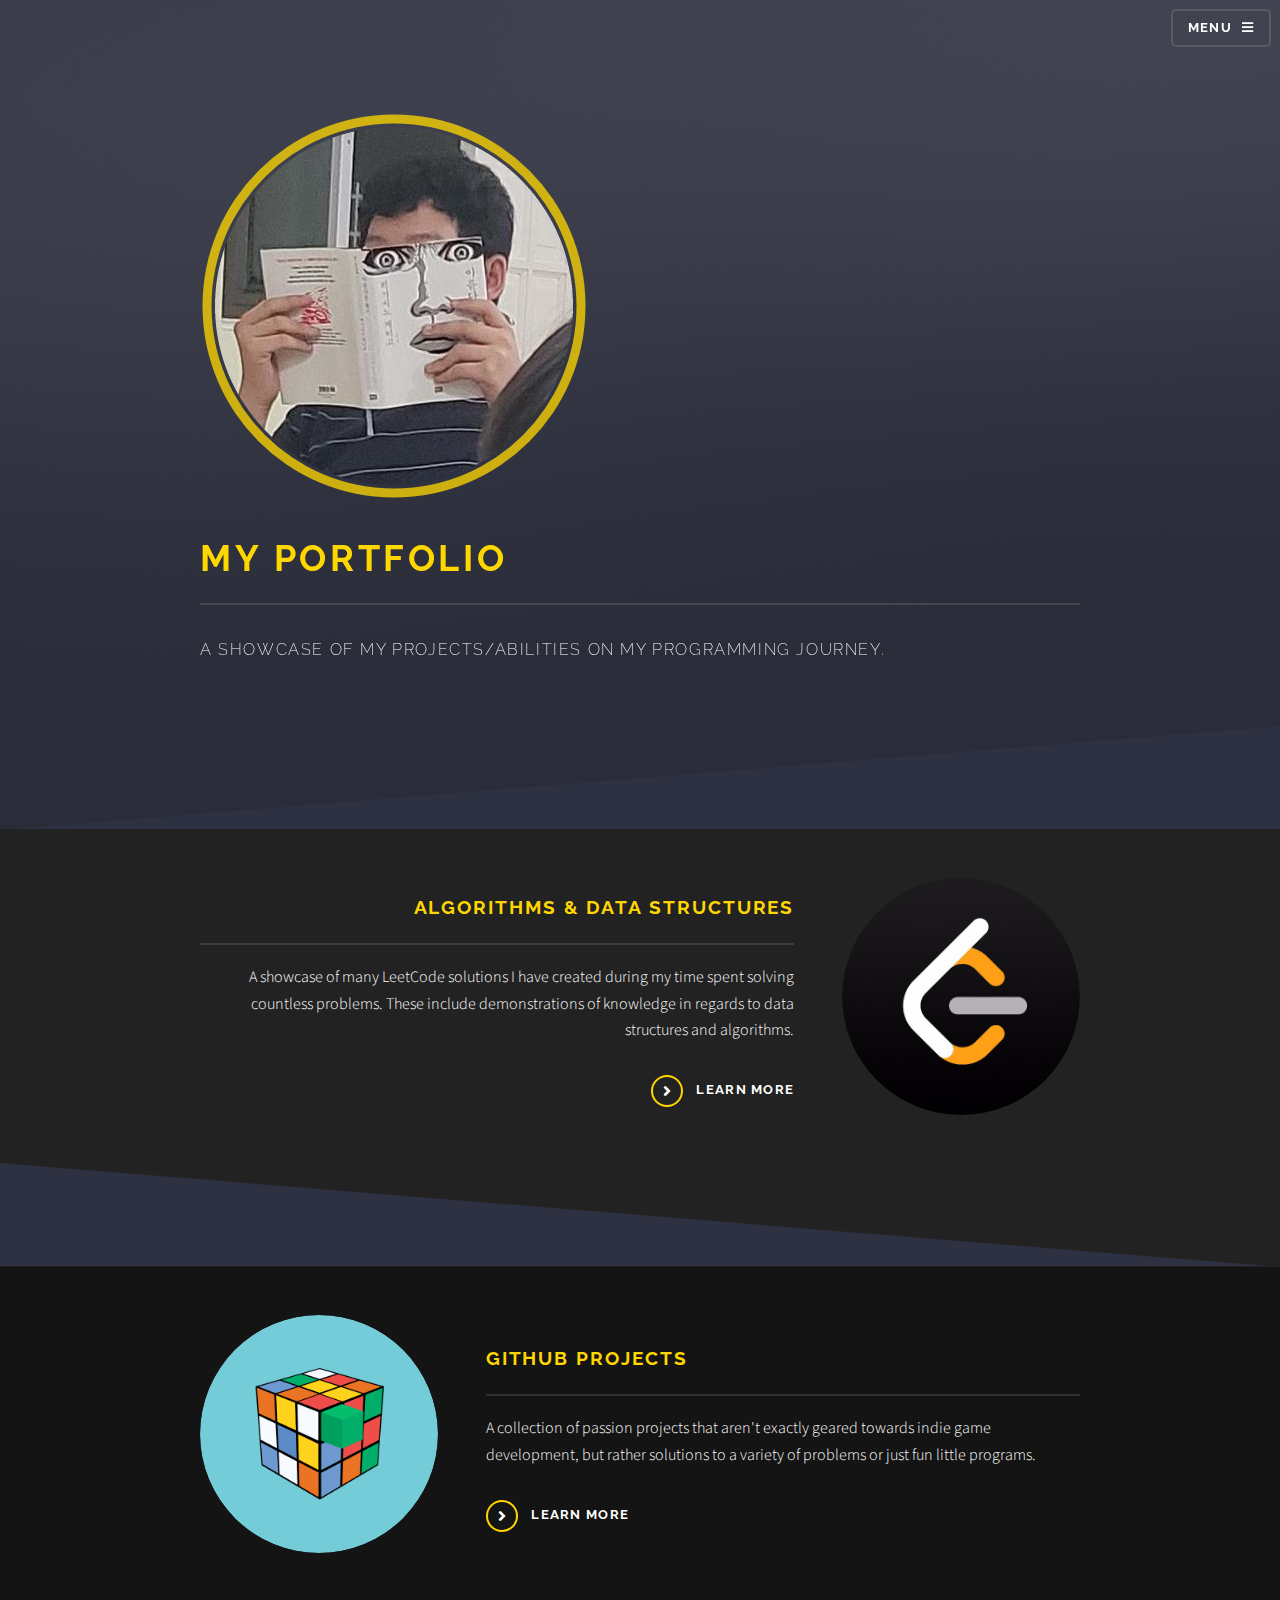
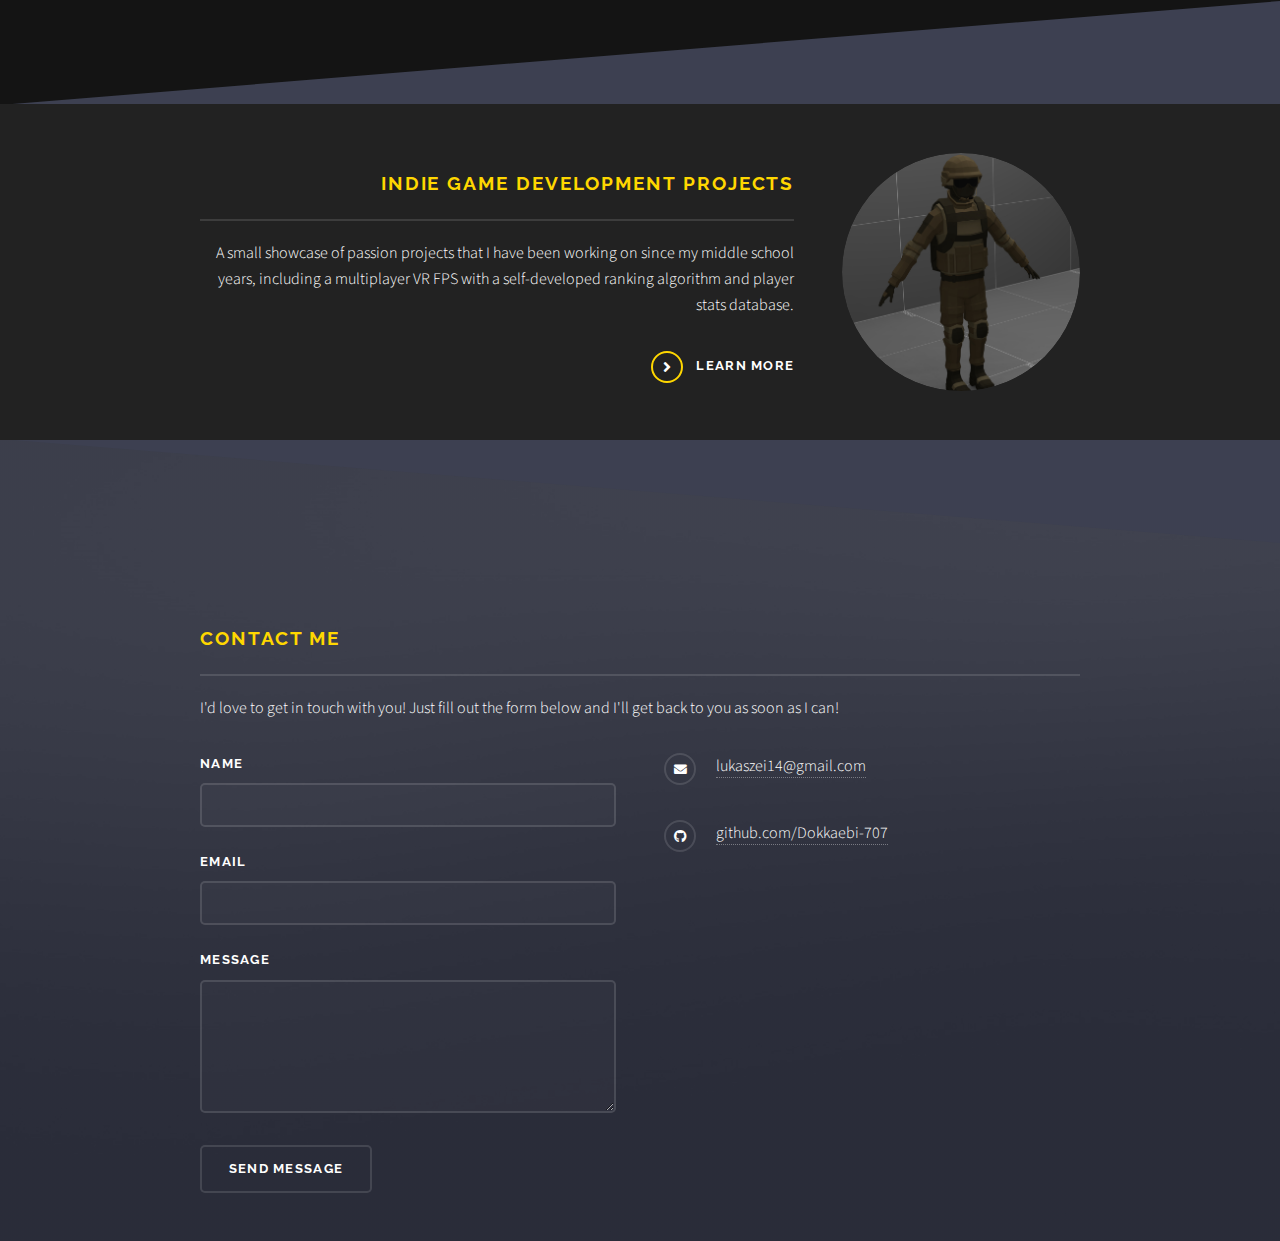
==== commit e4c3ea72: "second commit" ====
--- a/index.html
+++ b/index.html
@@ -22,17 +22,16 @@
 					</header>
 
 				<!-- Menu -->
-					<nav id="menu">
-						<div class="inner">
-							<h2>Menu</h2>
-							<ul class="links">
-								<li><a href="index.html">Home</a></li>
-								<li><a href="generic.html">Generic</a></li>
-								<li><a href="elements.html">Elements</a></li>
-							</ul>
-							<a href="#" class="close">Close</a>
-						</div>
-					</nav>
+				<nav id="menu">
+					<div class="inner">
+						<h2>Menu</h2>
+						<ul class="links">
+							<li><a href="index.html">Home</a></li>
+							<li><a href="indie.html">Indie Projects</a></li>
+						</ul>
+						<a href="#" class="close">Close</a>
+					</div>
+				</nav>
 
 				<!-- Banner -->
 					<section id="banner">
@@ -55,7 +54,7 @@
 										<p>A showcase of many LeetCode solutions I have created during my time spent 
 											solving countless problems. These include demonstrations of knowledge in 
 											regards to data structures and algorithms.</p>
-										<a href="#" class="special">Learn more</a>
+										<a href="https://leetcode.com/dokkaebi707/" class="special">Learn more</a>
 									</div>
 								</div>
 							</section>
@@ -68,7 +67,7 @@
 										<h2 class="major">GitHub Projects</h2>
 										<p>A collection of passion projects that aren't exactly geared towards indie game development, but rather solutions to a variety of problems
 											or just fun little programs.</p>
-										<a href="#" class="special">Learn more</a>
+										<a href="https://github.com/Dokkaebi-707" class="special">Learn more</a>
 									</div>
 								</div>
 							</section>
@@ -81,7 +80,7 @@
 										<h2 class="major">Indie Game Development Projects</h2>
 										<p>A small showcase of passion projects that I have been working on since my middle school years, including 
 											a multiplayer VR FPS with a self-developed ranking algorithm and player stats database.</p>
-										<a href="#" class="special">Learn more</a>
+										<a href="indie.html" class="special">Learn more</a>
 									</div>
 								</div>
 							</section>
--- a/assets/css/main.css
+++ b/assets/css/main.css
@@ -1,11 +1,7 @@
 @import url(fontawesome-all.min.css);
 @import url("https://fonts.googleapis.com/css?family=Raleway:200,700|Source+Sans+Pro:300,600,300italic,600italic");
 
-/*
-	Solid State by HTML5 UP
-	html5up.net | @ajlkn
-	Free for personal and commercial use under the CCA 3.0 license (html5up.net/license)
-*/
+
 
 html, body, div, span, applet, object,
 iframe, h1, h2, h3, h4, h5, h6, p, blockquote,
@@ -99,13 +95,13 @@
 	}
 
 	body {
-		background-color: #2e3141;
-		background-image: linear-gradient(to top, rgba(46, 49, 65, 0.8), rgba(46, 49, 65, 0.8)), url("../../images/bg.jpg");
-		background-size: auto,+		background-color: #000000;
+		background-image: linear-gradient(to top, rgb(51,54,70), rgba(0, 0, 0, 0.8)), url("../../images/bg.jpg");
+		background-size: auto,
  cover;
-		background-attachment: fixed,+		background-attachment: fixed,
  fixed;
-		background-position: center,+		background-position: center,
  center;
 	}
 
@@ -216,7 +212,7 @@
 				-ms-transition: background-color 0.2s ease-in-out;
 				transition: background-color 0.2s ease-in-out;
 				border-radius: 100%;
-				border: solid 2px rgba(255, 255, 255, 0.125);
+				border: solid 2px rgb(255, 215, 0);
 				content: '\f105';
 				display: inline-block;
 				font-size: 1.25em;
@@ -230,11 +226,11 @@
 			}
 
 			a.special:not(.button):hover:before {
-				background-color: rgba(255, 255, 255, 0.025);
+				background-color: rgba(255, 255, 255, 0.3);
 			}
 
 			a.special:not(.button):active:before {
-				background-color: rgba(255, 255, 255, 0.075);
+				background-color: rgba(255, 255, 255, 0.1);
 			}
 
 	strong, b {
@@ -251,7 +247,7 @@
 	}
 
 	h1, h2, h3, h4, h5, h6 {
-		color: #ffffff;
+		color: rgb(255, 215, 0);
 		font-family: Raleway, Helvetica, sans-serif;
 		font-weight: 700;
 		letter-spacing: 0.1em;
@@ -3258,7 +3254,7 @@
 		-ms-user-select: none;
 		user-select: none;
 		-webkit-tap-highlight-color: rgba(0, 0, 0, 0);
-		background: rgba(46, 49, 65, 0.8);
+		background: rgba(41, 41, 41, 0.8);
 		cursor: default;
 		height: 100%;
 		left: 0;
@@ -3281,7 +3277,7 @@
 			-ms-transition: opacity 0.35s ease, -ms-transform 0.35s ease;
 			transition: opacity 0.35s ease, transform 0.35s ease;
 			-webkit-overflow-scrolling: touch;
-			background: #4c5c96;
+			background: rgb(34, 34, 34);
 			border-radius: 5px;
 			display: block;
 			max-width: 100%;
@@ -3337,7 +3333,7 @@
 				}
 
 					#menu .links li a:hover {
-						background: #45558d;
+						background: rgb(41, 41, 41);
 					}
 
 		@media screen and (max-width: 736px) {
@@ -3467,9 +3463,9 @@
 				padding: 7em 0 8.25em 0 ;
 				background-color: #2e3141;
 				background-image: linear-gradient(to top, rgba(46, 49, 65, 0.8), rgba(46, 49, 65, 0.8)), url("../../images/bg.jpg");
-				background-size: auto,+				background-size: auto,
  cover;
-				background-position: center,+				background-position: center,
  center;
 				margin-bottom: -6.5em;
 			}
@@ -3579,9 +3575,9 @@
 			padding: 9em 0 6.25em 0 ;
 			background-color: #2e3141;
 			background-image: linear-gradient(to top, rgba(46, 49, 65, 0.8), rgba(46, 49, 65, 0.8)), url("../../images/bg.jpg");
-			background-size: auto,+			background-size: auto,
  cover;
-			background-position: center,+			background-position: center,
  0% 30%;
 			margin-bottom: -6.5em;
 		}
@@ -3592,9 +3588,9 @@
 
 		#wrapper > header {
 			padding: 11em 3em 7.375em 3em ;
-			background-size: auto,+			background-size: auto,
  cover;
-			background-position: center,+			background-position: center,
  0% 0%;
 			margin-bottom: -4.75em;
 		}
@@ -3609,7 +3605,7 @@
 
 		#wrapper > header {
 			padding: 6.5em 2em 3em 2em ;
-			background-size: auto,+			background-size: auto,
  125%;
 			margin-bottom: -2.5em;
 		}
@@ -3625,7 +3621,7 @@
 	}
 
 	.wrapper {
-		background-color: #2e3141;
+		background-color: rgb(34, 34, 34);
 		margin: 6.5em 0;
 		position: relative;
 	}
@@ -3691,7 +3687,7 @@
 		}
 
 			.wrapper.style2:before, .wrapper.style2:after {
-				background-image: url("data:image/svg+xml;charset=utf8,%3Csvg xmlns='http://www.w3.org/2000/svg' width='100' height='100' viewBox='0 0 100 100' preserveAspectRatio='none'%3E%3Cpolygon points='0,100 100,0 100,100' style='fill:%23353849%3B' /%3E%3C/svg%3E");
+				background-color: #2d3a69;
 			}
 
 			.wrapper.style2:before {
@@ -3767,19 +3763,15 @@
 			}
 
 		.wrapper.spotlight {
-			background-color: #4c5c96;
-		}
-
-			.wrapper.spotlight:before, .wrapper.spotlight:after {
-				background-image: url("data:image/svg+xml;charset=utf8,%3Csvg xmlns='http://www.w3.org/2000/svg' width='100' height='100' viewBox='0 0 100 100' preserveAspectRatio='none'%3E%3Cpolygon points='0,100 100,0 100,100' style='fill:%234c5c96%3B' /%3E%3C/svg%3E");
-			}
+			background-color: rgb(34, 34, 34);
+		}
 
 			.wrapper.spotlight:before {
-				box-shadow: inset 0 -1px 0 0 #4c5c96, 0 1px 0 0 #4c5c96;
+				box-shadow: inset 0 -1px 0 0 rgb(34, 34, 34), 0 1px 0 0 rgb(34, 34, 34);
 			}
 
 			.wrapper.spotlight:after {
-				box-shadow: inset 0 -1px 0 0 #4c5c96, 0 1px 0 0 #4c5c96;
+				box-shadow: inset 0 -1px 0 0 rgb(34, 34, 34), 0 1px 0 0 rgb(34, 34, 34);
 			}
 
 			.wrapper.spotlight .inner {
@@ -3828,35 +3820,37 @@
 			}
 
 			.wrapper.spotlight.style2 {
-				background-color: #45558d;
+				background-color: rgb(20, 20, 20);
 			}
 
 				.wrapper.spotlight.style2:before, .wrapper.spotlight.style2:after {
-					background-image: url("data:image/svg+xml;charset=utf8,%3Csvg xmlns='http://www.w3.org/2000/svg' width='100' height='100' viewBox='0 0 100 100' preserveAspectRatio='none'%3E%3Cpolygon points='0,100 100,0 100,100' style='fill:%2345558d%3B' /%3E%3C/svg%3E");
+					background-color: rgb(34, 34, 34);
 				}
 
 				.wrapper.spotlight.style2:before {
-					box-shadow: inset 0 -1px 0 0 #45558d, 0 1px 0 0 #45558d;
+					box-shadow: inset 0 -1px 0 0 rgb(34, 34, 34), 0 1px 0 0 rgb(20, 20, 20);
 				}
 
 				.wrapper.spotlight.style2:after {
-					box-shadow: inset 0 -1px 0 0 #45558d, 0 1px 0 0 #45558d;
+					box-shadow: inset 0 -1px 0 0 rgb(34, 34, 34), 0 1px 0 0 rgb(20, 20, 20);
 				}
 
 			.wrapper.spotlight.style3 {
-				background-color: #3f4e85;
-			}
-
-				.wrapper.spotlight.style3:before, .wrapper.spotlight.style3:after {
-					background-image: url("data:image/svg+xml;charset=utf8,%3Csvg xmlns='http://www.w3.org/2000/svg' width='100' height='100' viewBox='0 0 100 100' preserveAspectRatio='none'%3E%3Cpolygon points='0,100 100,0 100,100' style='fill:%233f4e85%3B' /%3E%3C/svg%3E");
-				}
-
+				background-color: rgb(34, 34, 34);
+			}
 				.wrapper.spotlight.style3:before {
-					box-shadow: inset 0 -1px 0 0 #3f4e85, 0 1px 0 0 #3f4e85;
-				}
-
+				background-color: rgb(20, 20, 20);
+				}
 				.wrapper.spotlight.style3:after {
-					box-shadow: inset 0 -1px 0 0 #3f4e85, 0 1px 0 0 #3f4e85;
+					background-color: rgba(0, 0, 0, 0);
+				}
+
+				.wrapper.spotlight.style3:before {
+					box-shadow: inset 0 -1px 0 0 rgb(34, 34, 34), 0 1px 0 0 rgb(34, 34, 34);
+				}
+
+				.wrapper.spotlight.style3:after {
+					box-shadow: inset 0 -1px 0 0 rgb(34, 34, 34), 0 1px 0 0 rgb(34, 34, 34);
 				}
 
 			.wrapper.spotlight.style4 {
@@ -3868,11 +3862,11 @@
 				}
 
 				.wrapper.spotlight.style4:before {
-					box-shadow: inset 0 -1px 0 0 #39477c, 0 1px 0 0 #39477c;
+					box-shadow: inset 0 -1px 0 0 rgb(34, 34, 34), 0 1px 0 0 #39477c;
 				}
 
 				.wrapper.spotlight.style4:after {
-					box-shadow: inset 0 -1px 0 0 #39477c, 0 1px 0 0 #39477c;
+					box-shadow: inset 0 -1px 0 0 rgb(34, 34, 34), 0 1px 0 0 #39477c;
 				}
 
 			.wrapper.spotlight.style5 {
@@ -3880,11 +3874,11 @@
 			}
 
 				.wrapper.spotlight.style5:before, .wrapper.spotlight.style5:after {
-					background-image: url("data:image/svg+xml;charset=utf8,%3Csvg xmlns='http://www.w3.org/2000/svg' width='100' height='100' viewBox='0 0 100 100' preserveAspectRatio='none'%3E%3Cpolygon points='0,100 100,0 100,100' style='fill:%23324072%3B' /%3E%3C/svg%3E");
+					background-color: rgb(20, 20, 20);
 				}
 
 				.wrapper.spotlight.style5:before {
-					box-shadow: inset 0 -1px 0 0 #324072, 0 1px 0 0 #324072;
+					box-shadow: inset 0 -1px 0 0 rgb(34, 34, 34), 0 1px 0 0 #324072;
 				}
 
 				.wrapper.spotlight.style5:after {
@@ -4072,9 +4066,9 @@
 		#footer {
 			background-color: #2e3141;
 			background-image: linear-gradient(to top, rgba(46, 49, 65, 0.8), rgba(46, 49, 65, 0.8)), url("../../images/bg.jpg");
-			background-size: auto,+			background-size: auto,
  cover;
-			background-position: center,+			background-position: center,
  center;
 			margin-top: -6.5em;
 			padding-top: 6.5em;
